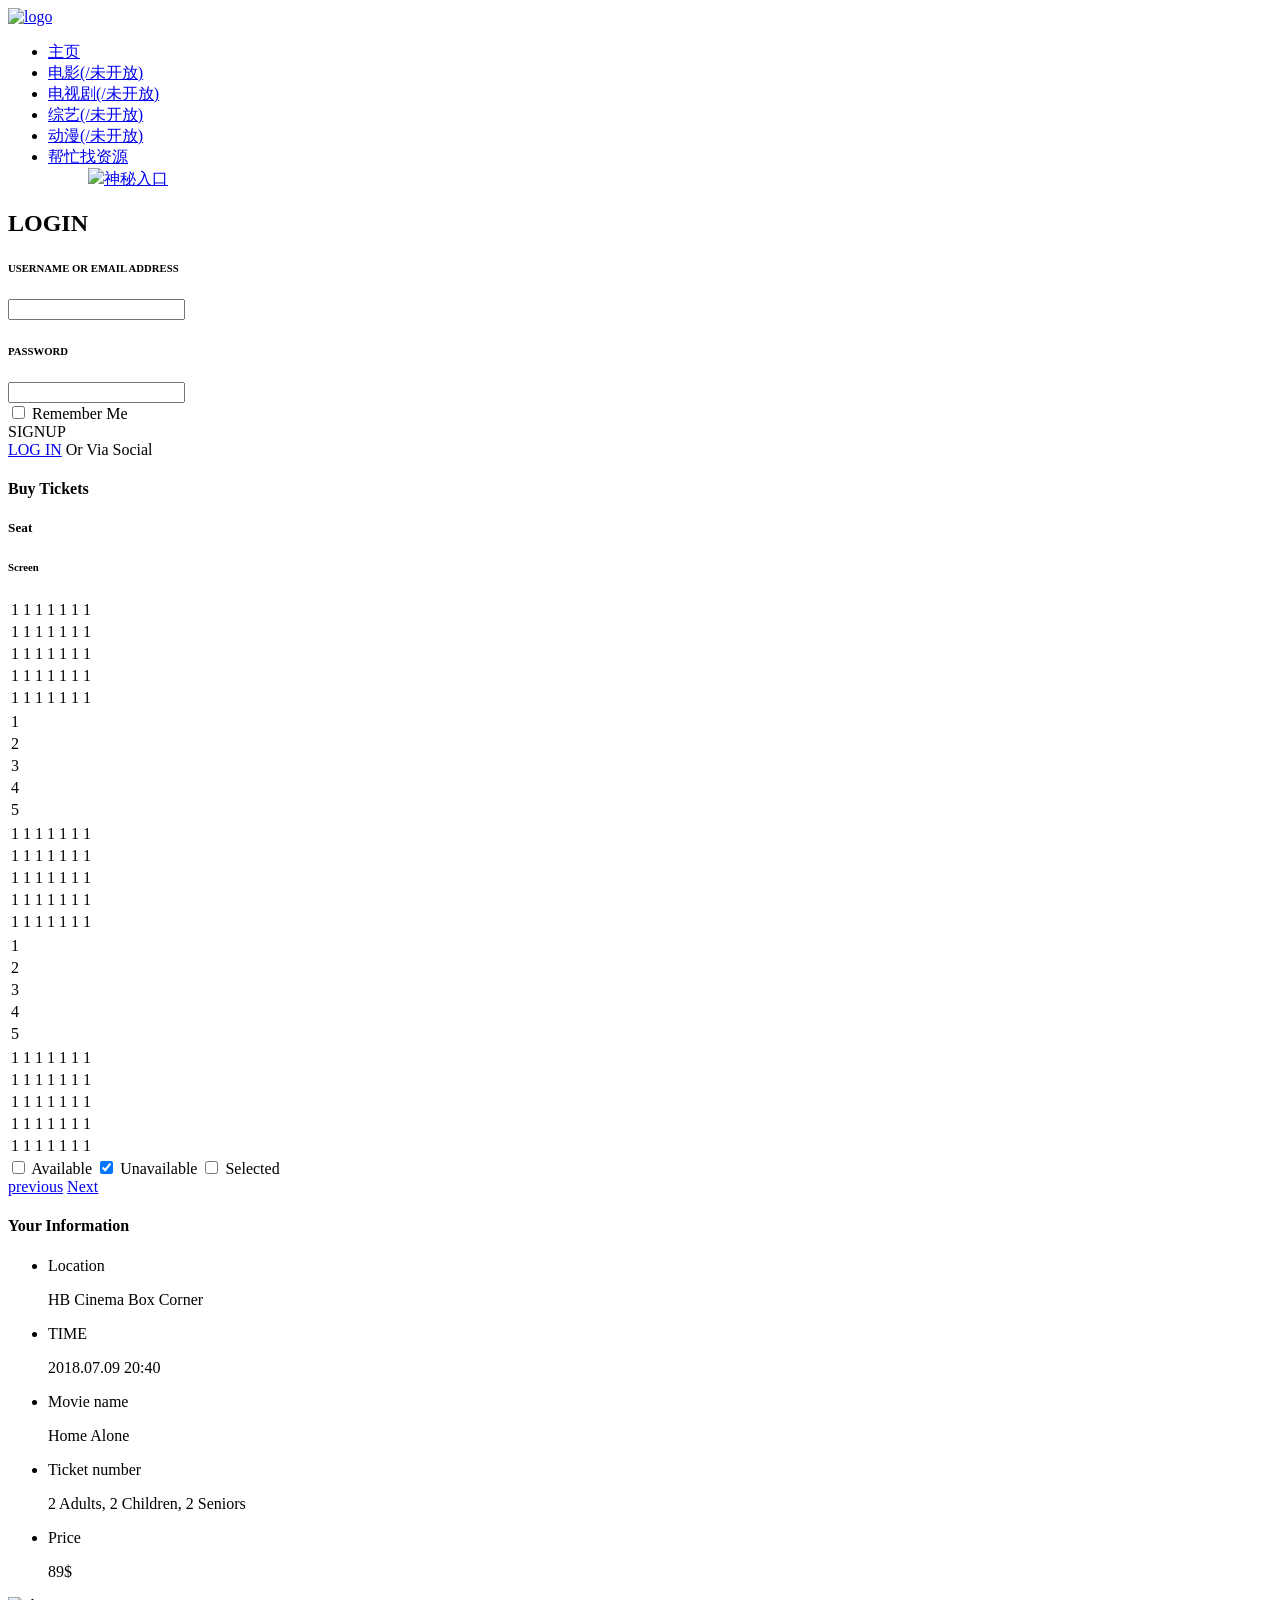
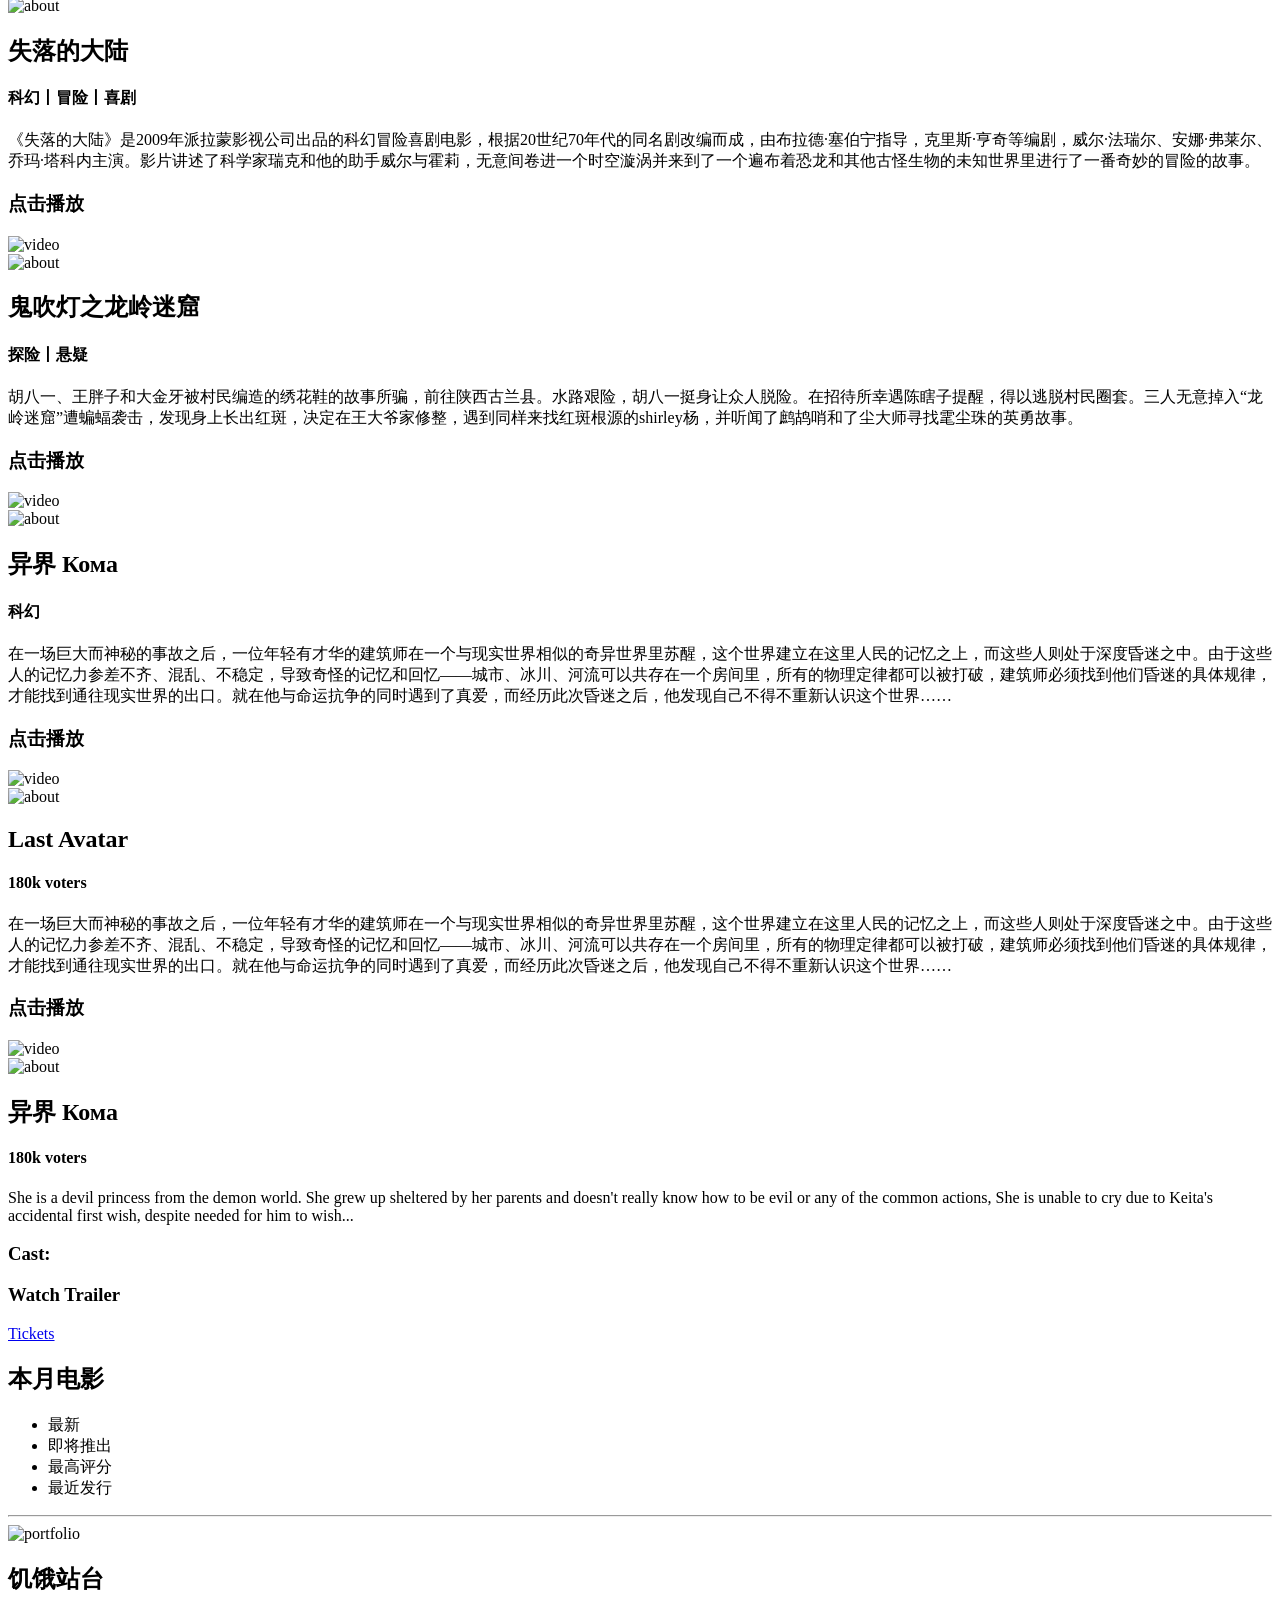
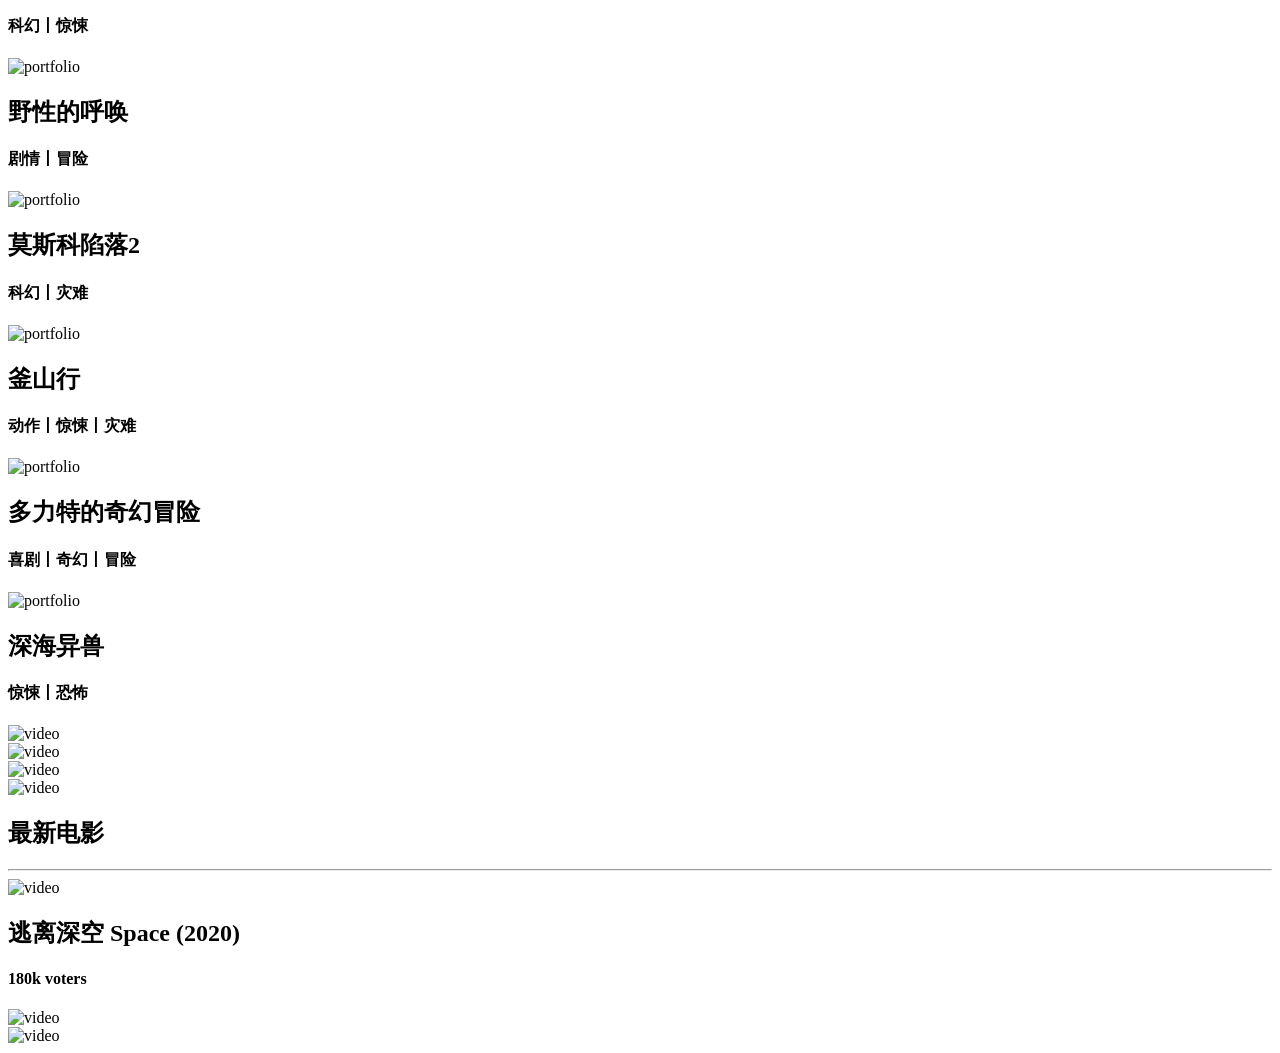
==== index.html @ 1b894337 "Add files via upload" ====
﻿<!DOCTYPE HTML>
<html lang="zxx">
	<head>
		<meta charset="UTF-8">
		<meta http-equiv="X-UA-Compatible" content="IE=edge">
		<meta name="viewport" content="width=device-width, initial-scale=1">
		<title>神仙影视</title>
		<!-- Favicon Icon -->
		<link rel="icon" type="image/png" href="assets/img/favcion.png" />
		<!-- Bootstrap CSS -->
		<link rel="stylesheet" type="text/css" href="assets/css/bootstrap.min.css" media="all" />
		<!-- Slick nav CSS -->
		<link rel="stylesheet" type="text/css" href="assets/css/slicknav.min.css" media="all" />
		<!-- Iconfont CSS -->
		<link rel="stylesheet" type="text/css" href="assets/css/icofont.css" media="all" />
		<!-- Owl carousel CSS -->
		<link rel="stylesheet" type="text/css" href="assets/css/owl.carousel.css">
		<!-- Popup CSS -->
		<link rel="stylesheet" type="text/css" href="assets/css/magnific-popup.css">
		<!-- Main style CSS -->
		<link rel="stylesheet" type="text/css" href="assets/css/style.css" media="all" />
		<!-- Responsive CSS -->
		<link rel="stylesheet" type="text/css" href="assets/css/responsive.css" media="all" />
		<!--[if lt IE 9]>
		  <script src="http://oss.maxcdn.com/html5shiv/3.7.3/html5shiv.min.js"></script>
		  <script src="http://oss.maxcdn.com/respond/1.4.2/respond.min.js"></script>
		<![endif]-->
	</head>
	<body>


		<!-- Page loader -->
	    <div id="preloader"></div>
		<!-- header section start -->
		<header class="header">
			<div class="container">
				<div class="header-area">
					<div class="logo">
						<a href="index.html"><img src="assets/img/logo.png" alt="logo" /></a>
					</div>
					<div class="header-right">
						
						<ul>
							
							
						</ul>
					</div>
					<div class="menu-area">
						<div class="responsive-menu"></div>
					    <div class="mainmenu">
                            <ul id="primary-menu">
                                <li><a class="active" href="index.html">主页</a></li>
                                <li><a href="#">电影(/未开放)</a></li>
                                <li><a href="#">电视剧(/未开放)</a></li>
                                <li><a href="#">综艺(/未开放)</a></li>
                                <li><a href="#">动漫(/未开放)</a></li>
								<li><a href="#">帮忙找资源<i class="icofont icofont-simple-down"></i></a>
									<ul>
										<img src="1.png"
										<li><a href="shenmi/denglu.html">神秘入口</a></li>
									</ul>
								</li>
                                
                            </ul>
					    </div>
					</div>
				</div>
			</div>
		</header>
		<div class="login-area">
			<div class="login-box">
				<a href="#"><i class="icofont icofont-close"></i></a>
				<h2>LOGIN</h2>
				<form action="#">
					<h6>USERNAME OR EMAIL ADDRESS</h6>
					<input type="text" />
					<h6>PASSWORD</h6>
					<input type="text" />
					<div class="login-remember">
						<input type="checkbox" />
						<span>Remember Me</span>
					</div>
					<div class="login-signup">
						<span>SIGNUP</span>
					</div>
					<a href="#" class="theme-btn">LOG IN</a>
					<span>Or Via Social</span>
					<div class="login-social">
						<a href="#"><i class="icofont icofont-social-facebook"></i></a>
						<a href="#"><i class="icofont icofont-social-twitter"></i></a>
						<a href="#"><i class="icofont icofont-social-linkedin"></i></a>
						<a href="#"><i class="icofont icofont-social-google-plus"></i></a>
						<a href="#"><i class="icofont icofont-camera"></i></a>
					</div>
				</form>
				
			</div>
		</div>
		<div class="buy-ticket">
			<div class="container">
				<div class="buy-ticket-area">
					<a href="#"><i class="icofont icofont-close"></i></a>
					<div class="row">
						<div class="col-lg-8">
							<div class="buy-ticket-box">
								<h4>Buy Tickets</h4>
								<h5>Seat</h5>
								<h6>Screen</h6>
								<div class="ticket-box-table">
									<table class="ticket-table-seat">
										<tr>
											<td>1</td>
											<td>1</td>
											<td>1</td>
											<td>1</td>
											<td>1</td>
											<td>1</td>
											<td>1</td>
										</tr>
										<tr>
											<td>1</td>
											<td>1</td>
											<td>1</td>
											<td>1</td>
											<td>1</td>
											<td>1</td>
											<td>1</td>
										</tr>
										<tr>
											<td>1</td>
											<td>1</td>
											<td>1</td>
											<td>1</td>
											<td>1</td>
											<td>1</td>
											<td>1</td>
										</tr>
										<tr>
											<td>1</td>
											<td>1</td>
											<td>1</td>
											<td>1</td>
											<td>1</td>
											<td>1</td>
											<td>1</td>
										</tr>
										<tr>
											<td>1</td>
											<td>1</td>
											<td>1</td>
											<td>1</td>
											<td>1</td>
											<td>1</td>
											<td>1</td>
										</tr>
									</table>
									<table>
										<tr>
											<td>1</td>
										</tr>
										<tr>
											<td>2</td>
										</tr>
										<tr>
											<td>3</td>
										</tr>
										<tr>
											<td>4</td>
										</tr>
										<tr>
											<td>5</td>
										</tr>
									</table>
									<table class="ticket-table-seat">
										<tr>
											<td>1</td>
											<td>1</td>
											<td>1</td>
											<td>1</td>
											<td>1</td>
											<td>1</td>
											<td>1</td>
										</tr>
										<tr>
											<td class="active">1</td>
											<td class="active">1</td>
											<td class="active">1</td>
											<td class="active">1</td>
											<td class="active">1</td>
											<td class="active">1</td>
											<td class="active">1</td>
										</tr>
										<tr>
											<td>1</td>
											<td>1</td>
											<td>1</td>
											<td>1</td>
											<td>1</td>
											<td>1</td>
											<td>1</td>
										</tr>
										<tr>
											<td>1</td>
											<td>1</td>
											<td>1</td>
											<td>1</td>
											<td>1</td>
											<td>1</td>
											<td>1</td>
										</tr>
										<tr>
											<td>1</td>
											<td>1</td>
											<td>1</td>
											<td>1</td>
											<td>1</td>
											<td>1</td>
											<td>1</td>
										</tr>
									</table>
									<table>
										<tr>
											<td>1</td>
										</tr>
										<tr>
											<td>2</td>
										</tr>
										<tr>
											<td>3</td>
										</tr>
										<tr>
											<td>4</td>
										</tr>
										<tr>
											<td>5</td>
										</tr>
									</table>
									<table class="ticket-table-seat">
										<tr>
											<td>1</td>
											<td>1</td>
											<td>1</td>
											<td>1</td>
											<td>1</td>
											<td>1</td>
											<td>1</td>
										</tr>
										<tr>
											<td>1</td>
											<td>1</td>
											<td>1</td>
											<td>1</td>
											<td>1</td>
											<td>1</td>
											<td>1</td>
										</tr>
										<tr>
											<td>1</td>
											<td>1</td>
											<td>1</td>
											<td>1</td>
											<td>1</td>
											<td>1</td>
											<td>1</td>
										</tr>
										<tr>
											<td>1</td>
											<td>1</td>
											<td>1</td>
											<td>1</td>
											<td>1</td>
											<td>1</td>
											<td>1</td>
										</tr>
										<tr>
											<td>1</td>
											<td>1</td>
											<td>1</td>
											<td>1</td>
											<td>1</td>
											<td>1</td>
											<td>1</td>
										</tr>
									</table>
								</div>
								<div class="ticket-box-available">
									<input type="checkbox" />
									<span>Available</span>
									<input type="checkbox" checked />
									<span>Unavailable</span>
									<input type="checkbox" />
									<span>Selected</span>
								</div>
								<a href="#" class="theme-btn">previous</a>
								<a href="#" class="theme-btn">Next</a>
							</div>
						</div>
						<div class="col-lg-3 offset-lg-1">
							<div class="buy-ticket-box mtr-30">
								<h4>Your Information</h4>
								<ul>
									<li>
										<p>Location</p>
										<span>HB Cinema Box Corner</span>
									</li>
									<li>
										<p>TIME</p>
										<span>2018.07.09   20:40</span>
									</li>
									<li>
										<p>Movie name</p>
										<span>Home Alone</span>
									</li>
									<li>
										<p>Ticket number</p>
										<span>2 Adults, 2 Children, 2 Seniors</span>
									</li>
									<li>
										<p>Price</p>
										<span>89$</span>
									</li>
								</ul>
							</div>
						</div>
					</div>
				</div>
			</div>
		</div><!-- header section end -->
		<!-- hero area start -->
		<section class="hero-area" id="home">
			<div class="container">
				<div class="hero-area-slider">
					<div class="row hero-area-slide">
						<div class="col-lg-6 col-md-5">
							<div class="hero-area-content">
								<img src="assets/img/zhu/slddl.jpg" alt="about" />
							</div>
						</div>
						<div class="col-lg-6 col-md-7">
							<div class="hero-area-content pr-50">
								<h2>失落的大陆</h2>
								<div class="review">
									<div class="author-review">
										<i class="icofont icofont-star"></i>
										<i class="icofont icofont-star"></i>
										<i class="icofont icofont-star"></i>
										<i class="icofont icofont-star"></i>
										<i class="icofont icofont-star"></i>
									</div>
									<h4>科幻丨冒险丨喜剧</h4>
								</div>
								<p>《失落的大陆》是2009年派拉蒙影视公司出品的科幻冒险喜剧电影，根据20世纪70年代的同名剧改编而成，由布拉德·塞伯宁指导，克里斯·亨奇等编剧，威尔·法瑞尔、安娜·弗莱尔、乔玛·塔科内主演。影片讲述了科学家瑞克和他的助手威尔与霍莉，无意间卷进一个时空漩涡并来到了一个遍布着恐龙和其他古怪生物的未知世界里进行了一番奇妙的冒险的故事。</p>
								
								<!--h3><div class="fb-share-button" data-layout="button_count" data-size="small" data-mobile-iframe="true"><a class="fb-xfbml-parse-ignore" target="_blank" href="https://quiet-bar-6eb0.shenma.workers.dev/香港电影/周星驰电影合集/大话西游.3部 高清未删减 【默认国语，2音轨粤语】/大话西游.1.月光宝盒.1995.BD720P国语中字（2音轨粤语）.mp4">下载链接</a></div></h3-->
								<div class="slide-trailor">
										<h3>点击播放</h3>
										<div class="col-md-3 col-sm-4"><!-- 调整大小 -->
											<div class="video-area">
												<img src="assets/img/video/4.png" alt="video" />
												<a href="video/slddl.html" class="popup-youtube">
													<i class="icofont icofont-ui-play"></i>
												</a>
											</div>
										</div>
								</div>
							</div>
						</div>
					</div>
					<div class="row hero-area-slide">
						<div class="col-lg-6 col-md-5">
							<div class="hero-area-content">
								<img src="assets/img/zhu/llmk.jpg" alt="about" />
							</div>
						</div>
						<div class="col-lg-6 col-md-7">
							<div class="hero-area-content pr-50">
								<h2>鬼吹灯之龙岭迷窟</h2>
								<div class="review">
									<div class="author-review">
										<i class="icofont icofont-star"></i>
										<i class="icofont icofont-star"></i>
										<i class="icofont icofont-star"></i>
										<i class="icofont icofont-star"></i>
										<i class="icofont icofont-star"></i>
									</div>
									<h4>探险丨悬疑</h4>
								</div>
								<p>胡八一、王胖子和大金牙被村民编造的绣花鞋的故事所骗，前往陕西古兰县。水路艰险，胡八一挺身让众人脱险。在招待所幸遇陈瞎子提醒，得以逃脱村民圈套。三人无意掉入“龙岭迷窟”遭蝙蝠袭击，发现身上长出红斑，决定在王大爷家修整，遇到同样来找红斑根源的shirley杨，并听闻了鹧鸪哨和了尘大师寻找雮尘珠的英勇故事。</p>
								
								<div class="slide-trailor">
									<h3>点击播放</h3>
										<div class="col-md-3 col-sm-4"><!-- 调整大小 -->
											<div class="video-area">
												<img src="assets/img/video/4.png" alt="video" />
												<a href="ulr/gcd.html" class="popup-youtube">
													<i class="icofont icofont-ui-play"></i>
												</a>
											</div>
										</div>
								</div>
							</div>
						</div>
					</div>
					<div class="row hero-area-slide">
						<div class="col-lg-6 col-md-5">
							<div class="hero-area-content">
								<img src="assets/img/zhu/yj.jpg" alt="about" />
							</div>
						</div>
						<div class="col-lg-6 col-md-7">
							<div class="hero-area-content pr-50">
								<h2>异界 Кома</h2>
								<div class="review">
									<div class="author-review">
										<i class="icofont icofont-star"></i>
										<i class="icofont icofont-star"></i>
										<i class="icofont icofont-star"></i>
										<i class="icofont icofont-star"></i>
										<i class="icofont icofont-star"></i>
									</div>
									<h4>科幻</h4>
								</div>
								<p>在一场巨大而神秘的事故之后，一位年轻有才华的建筑师在一个与现实世界相似的奇异世界里苏醒，这个世界建立在这里人民的记忆之上，而这些人则处于深度昏迷之中。由于这些人的记忆力参差不齐、混乱、不稳定，导致奇怪的记忆和回忆——城市、冰川、河流可以共存在一个房间里，所有的物理定律都可以被打破，建筑师必须找到他们昏迷的具体规律，才能找到通往现实世界的出口。就在他与命运抗争的同时遇到了真爱，而经历此次昏迷之后，他发现自己不得不重新认识这个世界……</p>
								
								<div class="slide-trailor">
									<h3>点击播放</h3>
										<div class="col-md-3 col-sm-4"><!-- 调整大小 -->
											<div class="video-area">
												<img src="assets/img/video/4.png" alt="video" />
												<a href="https://www.youtube.com/watch?v=RZXnugbhw_4" class="popup-youtube">
													<i class="icofont icofont-ui-play"></i>
												</a>
											</div>
										</div>
								</div>
							</div>
						</div>
					</div>
				</div>
				<div class="hero-area-thumb">
					<div class="thumb-prev">
						<div class="row hero-area-slide">
							<div class="col-lg-6">
								<div class="hero-area-content">
									<img src="assets/img/zhu/yj.jpg" alt="about" />
								</div>
							</div>
							<div class="col-lg-6">
								<div class="hero-area-content pr-50">
									<h2>Last Avatar</h2>
									<div class="review">
										<div class="author-review">
											<i class="icofont icofont-star"></i>
											<i class="icofont icofont-star"></i>
											<i class="icofont icofont-star"></i>
											<i class="icofont icofont-star"></i>
											<i class="icofont icofont-star"></i>
										</div>
										<h4>180k voters</h4>
									</div>
									<p>在一场巨大而神秘的事故之后，一位年轻有才华的建筑师在一个与现实世界相似的奇异世界里苏醒，这个世界建立在这里人民的记忆之上，而这些人则处于深度昏迷之中。由于这些人的记忆力参差不齐、混乱、不稳定，导致奇怪的记忆和回忆——城市、冰川、河流可以共存在一个房间里，所有的物理定律都可以被打破，建筑师必须找到他们昏迷的具体规律，才能找到通往现实世界的出口。就在他与命运抗争的同时遇到了真爱，而经历此次昏迷之后，他发现自己不得不重新认识这个世界……</p>
									
									<div class="slide-trailor">
										<h3>点击播放</h3>
										<div class="col-md-3 col-sm-4"><!-- 调整大小 -->
											<div class="video-area">
												<img src="assets/img/video/4.png" alt="video" />
												<a href="https://www.youtube.com/watch?v=RZXnugbhw_4" class="popup-youtube">
													<i class="icofont icofont-ui-play"></i>
												</a>
											</div>
										</div>
									</div>
								</div>
							</div>
						</div>
					</div>
					<div class="thumb-next">
						<div class="row hero-area-slide">
							<div class="col-lg-6">
								<div class="hero-area-content">
									<img src="assets/img/zhu/llmk.jpg" alt="about" />
								</div>
							</div>
							<div class="col-lg-6">
								<div class="hero-area-content pr-50">
									<h2>异界 Кома</h2>
									<div class="review">
										<div class="author-review">
											<i class="icofont icofont-star"></i>
											<i class="icofont icofont-star"></i>
											<i class="icofont icofont-star"></i>
											<i class="icofont icofont-star"></i>
											<i class="icofont icofont-star"></i>
										</div>
										<h4>180k voters</h4>
									</div>
									<p>She is a devil princess from the demon world. She grew up sheltered by her parents and doesn't really know how to be evil or any of the common actions,   She is unable to cry due to Keita's accidental first wish, despite needed for him to wish...</p>
									<h3>Cast:</h3>
									
									<div class="slide-trailor">
										<h3>Watch Trailer</h3>
										<a class="theme-btn theme-btn2" href="#"><i class="icofont icofont-play"></i> Tickets</a>
									</div>
								</div>
							</div>
						</div>
					</div>
				</div>
			</div>
		</section><!-- hero area end -->
		<!-- portfolio section start -->
		<section class="portfolio-area pt-60">
			<div class="container">
				<div class="row flexbox-center">
					<div class="col-lg-6 text-center text-lg-left">
					    <div class="section-title">
							<h1><i class="icofont icofont-movie"></i>本月电影</h1>
						</div>
					</div>
					<div class="col-lg-6 text-center text-lg-right">
					    <div class="portfolio-menu">
							<ul>
								<li data-filter="*" class="active">最新</li>
								<li data-filter=".soon">即将推出</li>
								<li data-filter=".top">最高评分</li>
								<li data-filter=".released">最近发行</li>
							</ul>
						</div>
					</div>
				</div>
				<hr />
				<div class="row">
					<div class="col-lg-9">
						<div class="row portfolio-item">
							<div class="col-md-4 col-sm-6 soon released">
								<div class="single-portfolio">
									<div class="single-portfolio-img">
										<img src="assets/img/2/yj.png" alt="portfolio" />
										<a href="https://www.youtube.com/watch?v=RZXnugbhw_4" class="popup-youtube">
											<i class="icofont icofont-ui-play"></i>
										</a>
									</div>
									<div class="portfolio-content">
										<h2>饥饿站台</h2>
										<div class="review">
											<div class="author-review">
												<i class="icofont icofont-star"></i>
												<i class="icofont icofont-star"></i>
												<i class="icofont icofont-star"></i>
												<i class="icofont icofont-star"></i>
												<i class="icofont icofont-star"></i>
											</div>
											<h4>科幻丨惊悚</h4>
										</div>
									</div>
								</div>
							</div>
							<div class="col-md-4 col-sm-6 top">
								<div class="single-portfolio">
									<div class="single-portfolio-img">
										<img src="assets/img/2/yxdhh.png" alt="portfolio" />
										<a href="11.html" class="popup-youtube">
											<i class="icofont icofont-ui-play"></i>
										</a>
									</div>
									<div class="portfolio-content">
										<h2>野性的呼唤</h2>
										<div class="review">
											<div class="author-review">
												<i class="icofont icofont-star"></i>
												<i class="icofont icofont-star"></i>
												<i class="icofont icofont-star"></i>
												<i class="icofont icofont-star"></i>
												<i class="icofont icofont-star"></i>
											</div>
											<h4>剧情丨冒险</h4>
										</div>
									</div>
								</div>
							</div>
							<div class="col-md-4 col-sm-6 soon">
								<div class="single-portfolio">
									<div class="single-portfolio-img">
										<img src="assets/img/2/msklx.png" alt="portfolio" />
										<a href="https://www.youtube.com/watch?v=RZXnugbhw_4" class="popup-youtube">
											<i class="icofont icofont-ui-play"></i>
										</a>
									</div>
									<div class="portfolio-content">
										<h2>莫斯科陷落2</h2>
										<div class="review">
											<div class="author-review">
												<i class="icofont icofont-star"></i>
												<i class="icofont icofont-star"></i>
												<i class="icofont icofont-star"></i>
												<i class="icofont icofont-star"></i>
												<i class="icofont icofont-star"></i>
											</div>
											<h4>科幻丨灾难</h4>
										</div>
									</div>
								</div>
							</div>
							<div class="col-md-4 col-sm-6 top released">
								<div class="single-portfolio">
									<div class="single-portfolio-img">
										<img src="assets/img/2/fsx.png" alt="portfolio" />
										<a href="https://www.youtube.com/watch?v=RZXnugbhw_4" class="popup-youtube">
											<i class="icofont icofont-ui-play"></i>
										</a>
									</div>
									<div class="portfolio-content">
										<h2>釜山行</h2>
										<div class="review">
											<div class="author-review">
												<i class="icofont icofont-star"></i>
												<i class="icofont icofont-star"></i>
												<i class="icofont icofont-star"></i>
												<i class="icofont icofont-star"></i>
												<i class="icofont icofont-star"></i>
											</div>
											<h4>动作丨惊悚丨灾难</h4>
										</div>
									</div>
								</div>
							</div>
							<div class="col-md-4 col-sm-6 released">
								<div class="single-portfolio">
									<div class="single-portfolio-img">
										<img src="assets/img/2/dlt.png" alt="portfolio" />
										<a href="https://www.youtube.com/watch?v=RZXnugbhw_4" class="popup-youtube">
											<i class="icofont icofont-ui-play"></i>
										</a>
									</div>
									<div class="portfolio-content">
										<h2>多力特的奇幻冒险</h2>
										<div class="review">
											<div class="author-review">
												<i class="icofont icofont-star"></i>
												<i class="icofont icofont-star"></i>
												<i class="icofont icofont-star"></i>
												<i class="icofont icofont-star"></i>
												<i class="icofont icofont-star"></i>
											</div>
											<h4>喜剧丨奇幻丨冒险</h4>
										</div>
									</div>
								</div>
							</div>
							<div class="col-md-4 col-sm-6 soon top">
								<div class="single-portfolio">
									<div class="single-portfolio-img">
										<img src="assets/img/2/shys.png" alt="portfolio" />
										<a href="https://www.youtube.com/watch?v=RZXnugbhw_4" class="popup-youtube">
											<i class="icofont icofont-ui-play"></i>
										</a>
									</div>
									<div class="portfolio-content">
										<h2>深海异兽</h2>
										<div class="review">
											<div class="author-review">
												<i class="icofont icofont-star"></i>
												<i class="icofont icofont-star"></i>
												<i class="icofont icofont-star"></i>
												<i class="icofont icofont-star"></i>
												<i class="icofont icofont-star"></i>
											</div>
											<h4>惊悚丨恐怖</h4>
										</div>
									</div>
								</div>
							</div>
						</div>
					</div>
					<div class="col-lg-3 text-center text-lg-left">
					    <div class="portfolio-sidebar">
							
								<div class="col-md-255 col-sm-255"><!-- 调整大小 -->
									<div class="video-area">
										<img src="assets/img/video/11.png" alt="video" />
										<a href="video/wss.html" class="popup-youtube">
											<i class="icofont icofont-ui-play"></i>
										</a>
									</div>
								</div>
							    <div class="col-md-255 col-sm-255"><!-- 调整大小 -->
									<div class="video-area">
										<img src="assets/img/video/22.png" alt="video" />
										<a href="video/yxbs.html" class="popup-youtube">
											<i class="icofont icofont-ui-play"></i>
										</a>
									</div>
								</div>
							    <div class="col-md-255 col-sm-255"><!-- 调整大小 -->
									<div class="video-area">
										<img src="assets/img/video/33.png" alt="video" />
										<a href="video/slzq.html" class="popup-youtube">
											<i class="icofont icofont-ui-play"></i>
										</a>
									</div>
								</div>
							    <div class="col-md-255 col-sm-255"><!-- 调整大小 -->
									<div class="video-area">
										<img src="assets/img/video/44.png" alt="video" />
										<a href="video/mgcg.html" class="popup-youtube">
											<i class="icofont icofont-ui-play"></i>
										</a>
									</div>
								</div>
						</div>
					</div>
				</div>
			</div>
		</section><!-- portfolio section end -->
		<!-- video section start -->
		<section class="video ptb-90">
			<div class="container">
				<div class="row">
					<div class="col-lg-12">
					    <div class="section-title pb-20">
							<h1><i class="icofont icofont-film"></i>最新电影</h1>
						</div>
					</div>
				</div>
				<hr />
				<div class="row">
                    <div class="col-md-9">
						<div class="video-area">
							<img src="assets/img/3/tlsk.png" alt="video" />
							<a href="https://www.youtube.com/watch?v=RZXnugbhw_4" class="popup-youtube">
								<i class="icofont icofont-ui-play"></i>
							</a>
							<div class="video-text">
								<h2>逃离深空 Space (2020)</h2>
								<div class="review">
									<div class="author-review">
										<i class="icofont icofont-star"></i>
										<i class="icofont icofont-star"></i>
										<i class="icofont icofont-star"></i>
										<i class="icofont icofont-star"></i>
										<i class="icofont icofont-star"></i>
									</div>
									<h4>180k voters</h4>
								</div>
							</div>
						</div>
                    </div>
                    <div class="col-md-3">
						<div class="row">
							<div class="col-md-12 col-sm-6">
								<div class="video-area">
									<img src="assets/img/video/55.png" alt="video" />
									<a href="video/cwsnk.html" class="popup-youtube">
										<i class="icofont icofont-ui-play"></i>
									</a>
								</div>
							</div>
							<div class="col-md-12 col-sm-6">
								<div class="video-area">
									<img src="assets/img/video/66.png" alt="video" />
									<a href="https://www.youtube.com/watch?v=RZXnugbhw_4" class="popup-youtube">
										<i class="icofont icofont-ui-play"></i>
									</a>
								</div>
							</div>
						</div>
                    </div>
				</div>
			</div>
		</section><!-- video section end -->
		<!-- news section start -->
		
		</footer><!-- footer section end -->
		<!-- jquery main JS -->
		<script src="assets/js/jquery.min.js"></script>
		<!-- Bootstrap JS -->
		<script src="assets/js/bootstrap.min.js"></script>
		<!-- Slick nav JS -->
		<script src="assets/js/jquery.slicknav.min.js"></script>
		<!-- owl carousel JS -->
		<script src="assets/js/owl.carousel.min.js"></script>
		<!-- Popup JS -->
		<script src="assets/js/jquery.magnific-popup.min.js"></script>
		<!-- Isotope JS -->
		<script src="assets/js/isotope.pkgd.min.js"></script>
		<!-- main JS -->
		<script src="assets/js/main.js"></script>
	</body>
</html>
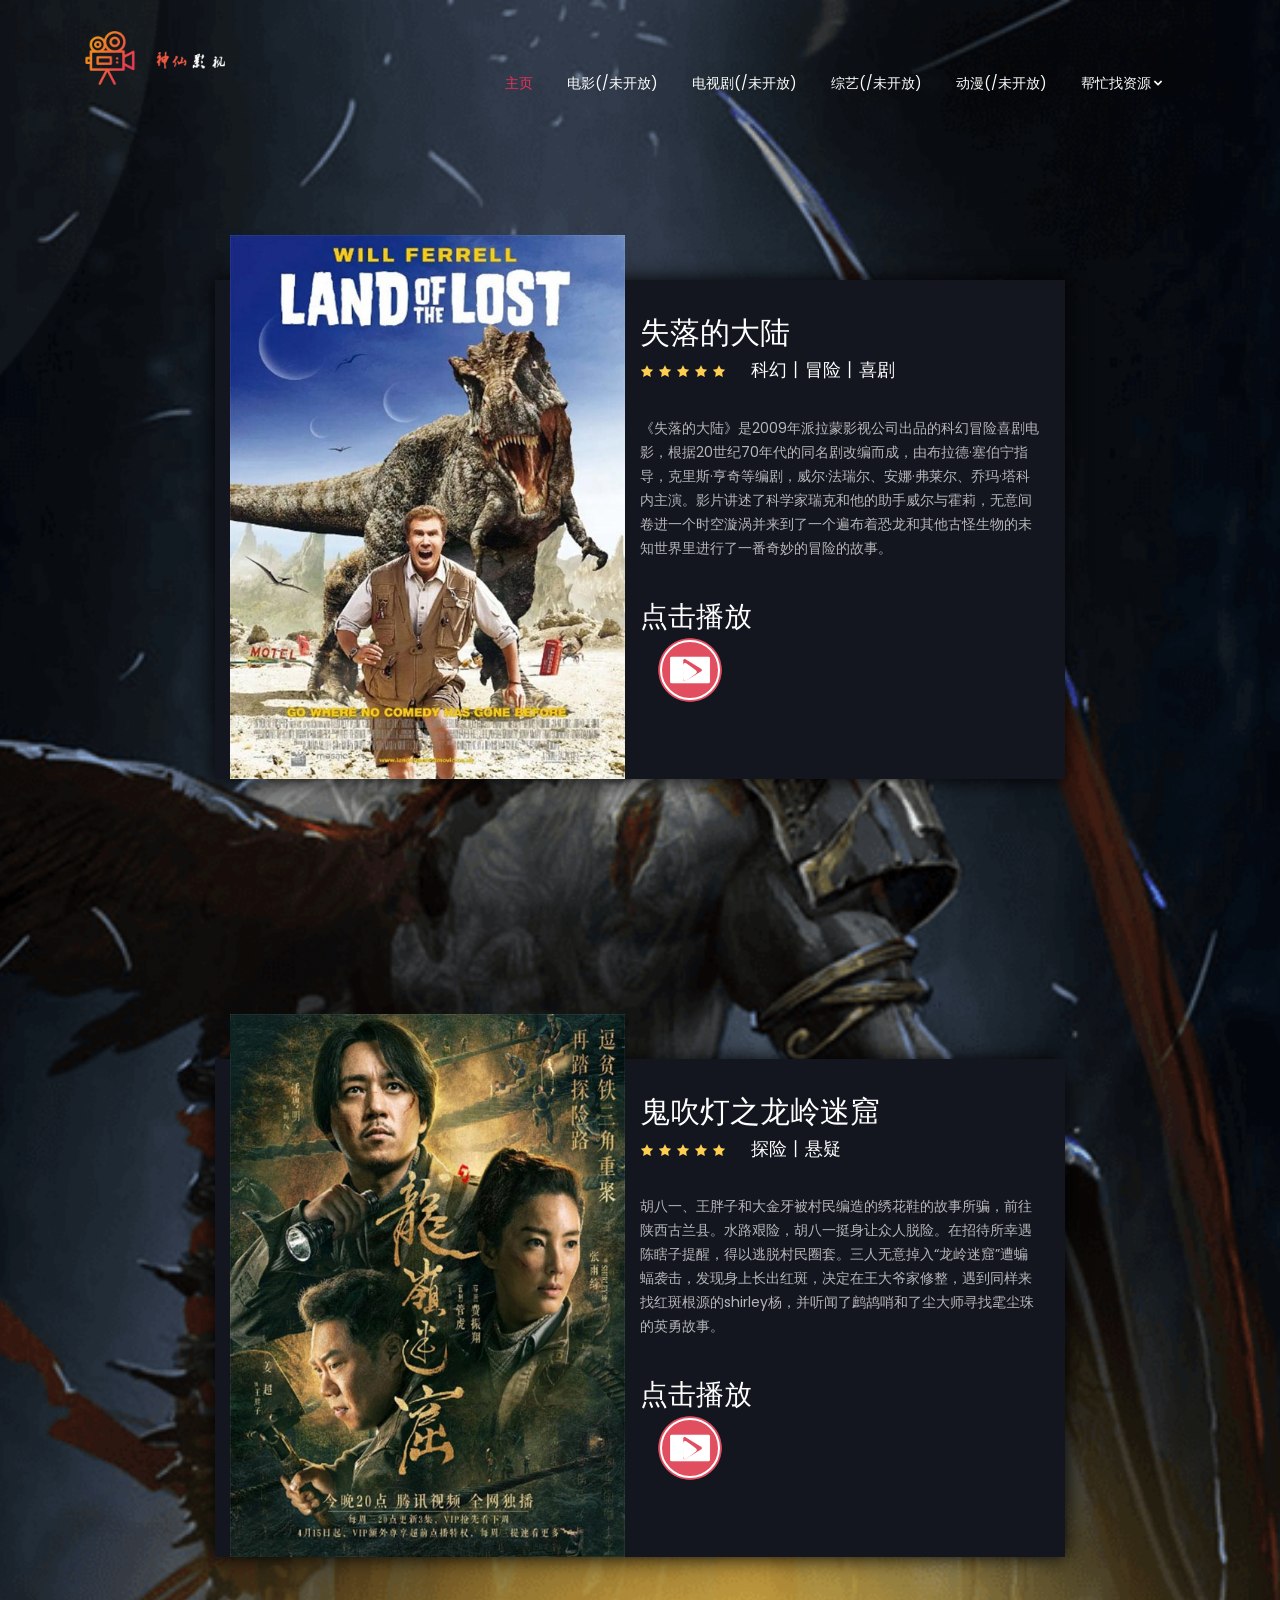
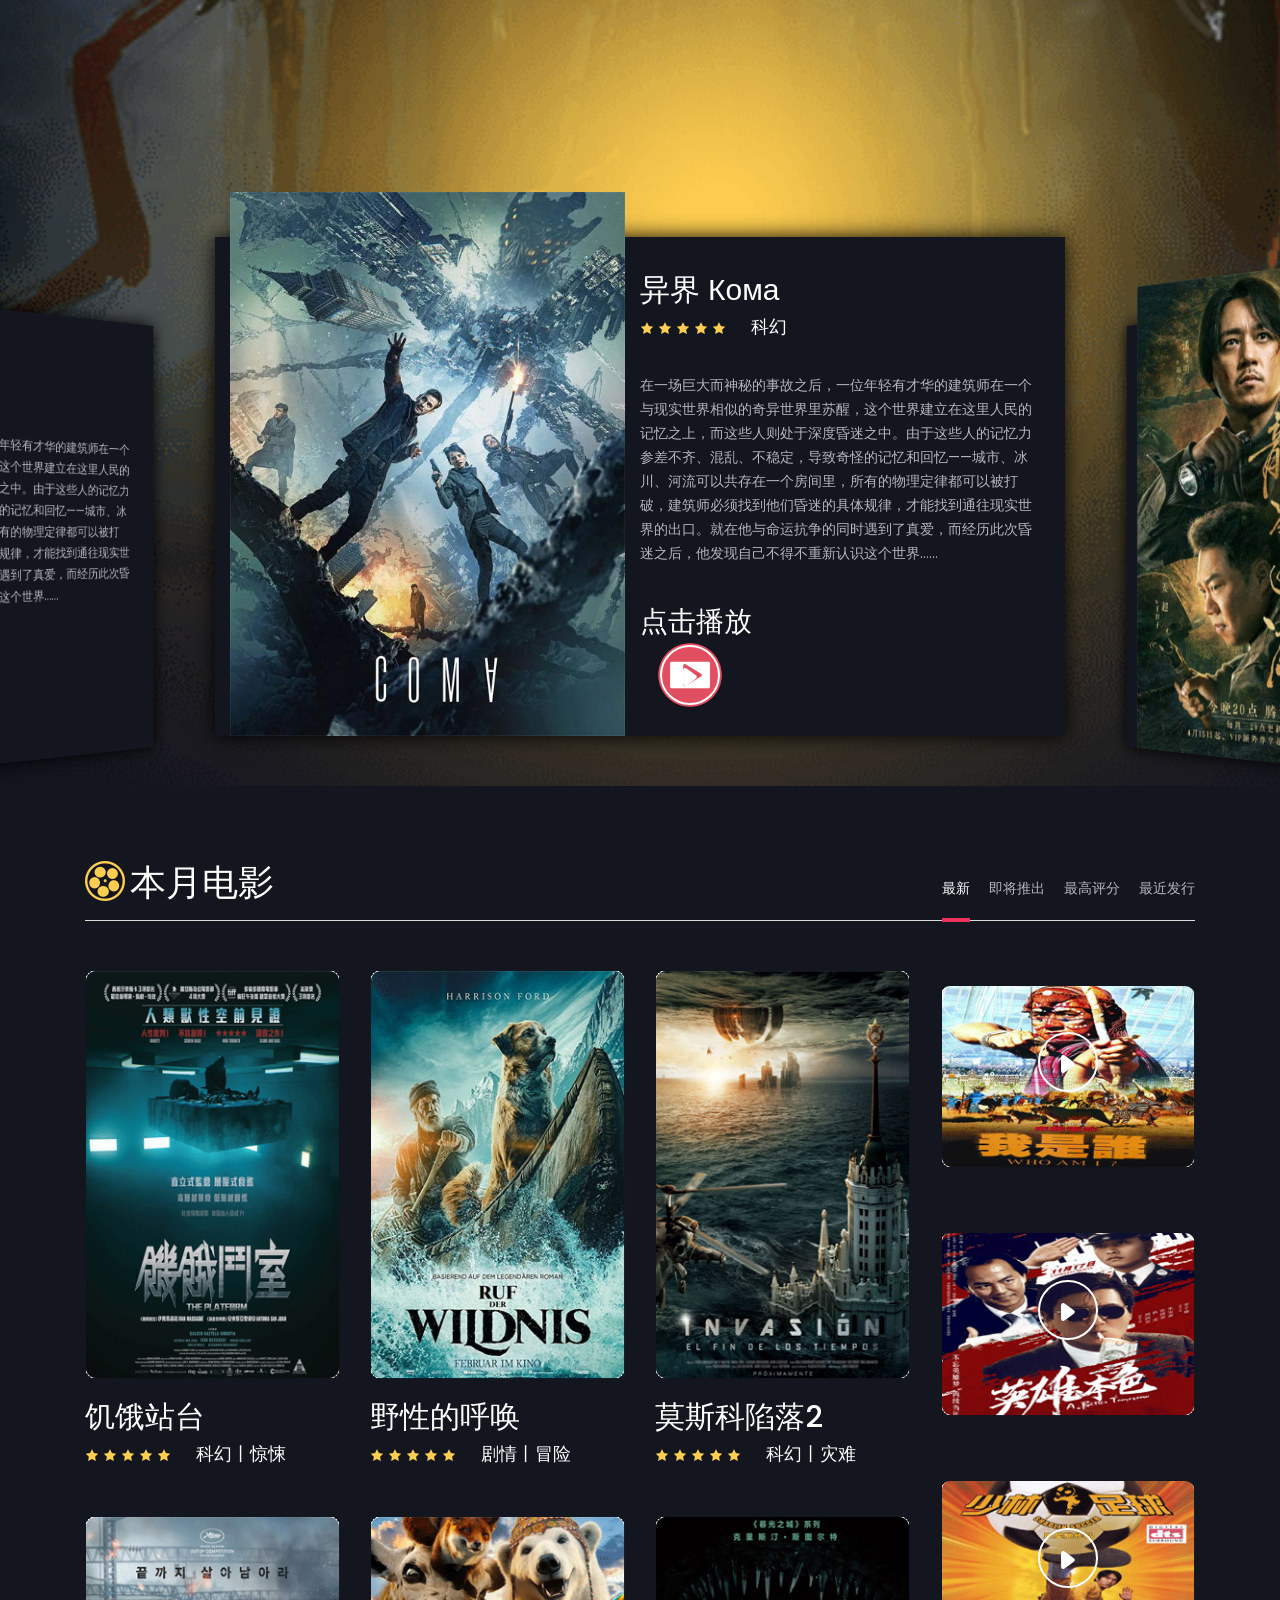
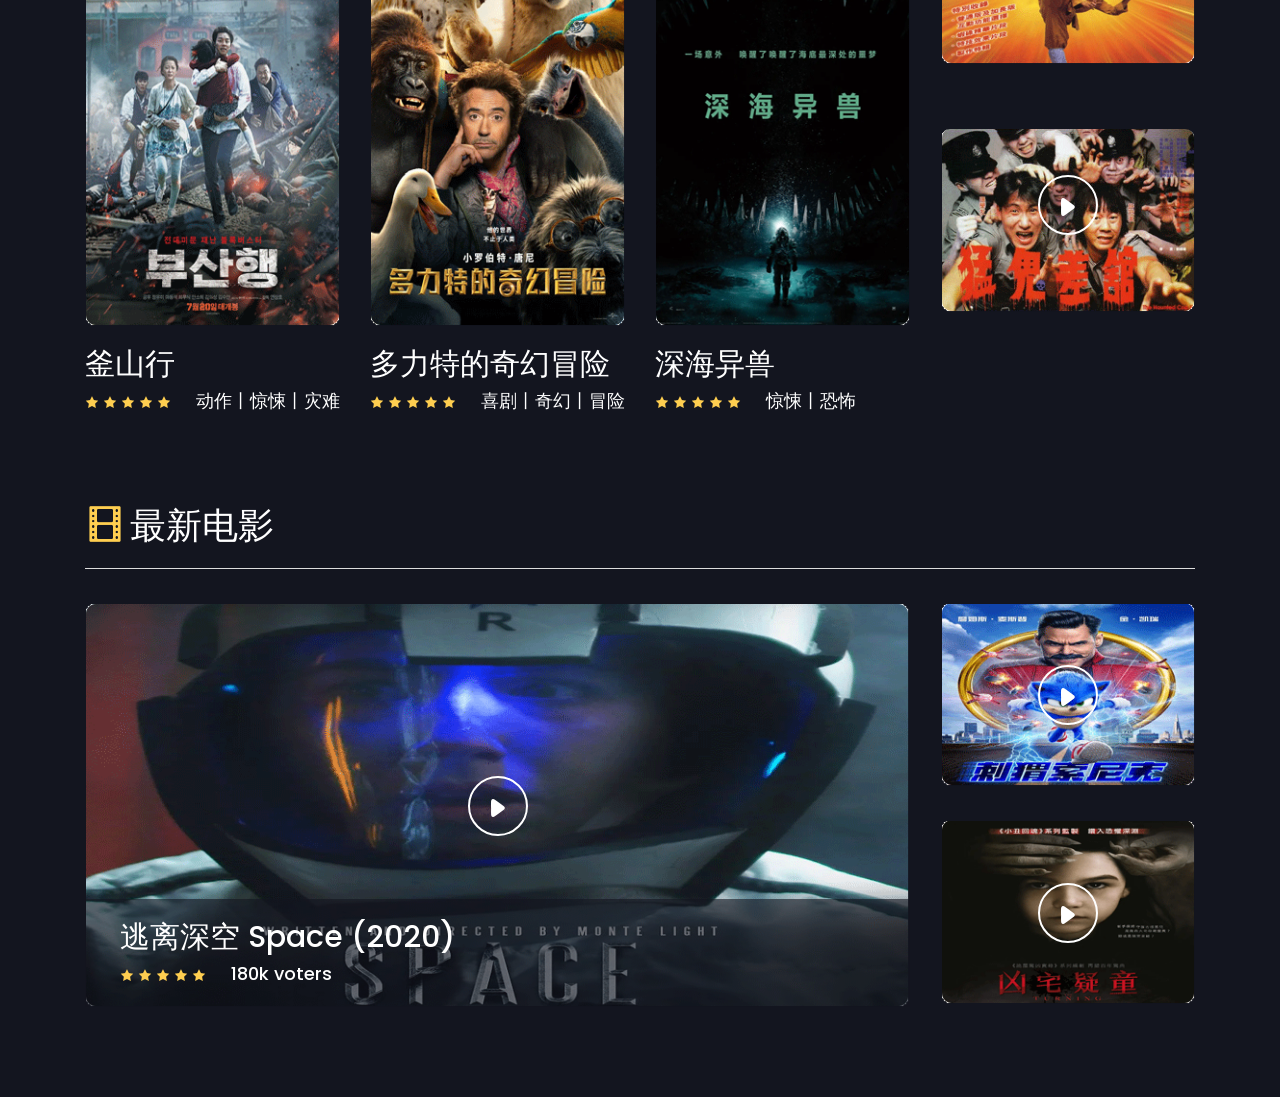
==== commit 31d6b0b5: "Update index.html" ====
--- a/index.html
+++ b/index.html
@@ -30,7 +30,7 @@
 
 
 		<!-- Page loader -->
-	    <div id="preloader"></div>
+	    <div id=""></div> <!-- start端口 -->
 		<!-- header section start -->
 		<header class="header">
 			<div class="container">
--- a/assets/css/style.css
+++ b/assets/css/style.css
@@ -0,0 +1,1297 @@
+/*
+Theme Name: Movie Point
+Version: 1.0
+Author: Jsoft
+Description: Online Movie,Vedio and TV Show HTML Template
+*/
+
+/**
+ *** CSS Indexing ***
+ * THEME DEFAULT CSS
+ * RESET CSS
+ * HEADER AREA CSS
+ * HERO AREA CSS
+ * portfolio AREA CSS
+ * video AREA CSS
+ * news AREA CSS
+ * footer AREA CSS
+ * Movie details PAGE CSS
+ * seat plan PAGE CSS
+ * login PAGE CSS
+ * blog PAGE CSS
+ * blog details PAGE CSS
+ * PRELOADER CSS
+**/
+
+/*----------------------------------
+--------- THEME DEFAULT CSS --------
+----------------------------------*/
+@import url('https://fonts.googleapis.com/css?family=Poppins:300,400,500,600,700,900');
+body {
+    line-height: 24px;
+    font-size: 14px;
+    color: #b6b7b9;
+	background: #13151f;
+	font-family: 'Poppins', sans-serif;
+    font-weight: 400;
+    position: relative;
+}
+
+/*----------------------------
+---------- RESET CSS ---------
+----------------------------*/
+h1,
+h2,
+h3,
+h4,
+h5,
+h6 {
+    font-weight: 500;
+	color: #fff;
+}
+h1,
+h2,
+h3,
+h4,
+h5,
+h6,
+p {
+    margin: 0px;
+}
+h1 {
+    font-size: 36px;
+}
+h2 {
+    font-size: 30px;
+}
+h4 {
+    font-size: 18px;
+}
+h6 {
+    font-size: 14px;
+}
+a {
+    transition: 0.6s;
+}
+a,
+a:hover {
+    color: #fff;
+}
+img {
+    max-width: 100%;
+    height: auto;
+}
+iframe {
+    width: 100%;
+    border: none;
+}
+a,
+a:hover,
+a:focus,
+a:active,
+button:focus {
+    text-decoration: none;
+    border: none;
+    outline: 0;
+}
+ul {
+    list-style: none;
+    margin: 0;
+    padding: 0;
+}
+ol {
+    margin-bottom: 0;
+}
+select:focus,
+select:active {
+    box-shadow: none;
+    border: 0;
+    outline: 0
+}
+input:focus,
+textarea:focus,
+select:focus,
+button:focus {
+    outline: none;
+}
+button{
+    cursor: pointer;
+}
+textarea {
+	height: 160px;
+}
+input[type="text"],
+input[type="submit"],
+button[type="submit"],
+input[type="email"],
+input[type="url"],
+input[type="tel"],
+input[type="search"],
+input[type="password"],
+input[type="number"],
+textarea {
+    background: #24262d;
+    width: 100%;
+    padding: 8px 15px;
+    border: none;
+}
+input[type="submit"],
+button[type="submit"] {
+    width: auto;
+    color: #666;
+    padding: 4px 15px;
+}
+textarea:focus {
+    outline: none !important;
+    box-shadow: none !important;
+}
+.section-title h1 i {
+    color: #fece50;
+	font-size: 40px;
+	margin-right: 5px;
+}
+.mt-100 {
+    margin-top: 100px;
+}
+.mt-30 {
+    margin-top: 30px;
+}
+.mt-20 {
+    margin-top: 20px;
+}
+.pt-60 {
+	padding-top: 60px;
+}
+.pb-90 {
+	padding-bottom: 90px;
+}
+.pb-20 {
+	padding-bottom: 20px;
+}
+.ptb-100 {
+    padding: 100px 0;
+}
+.ptb-90 {
+    padding: 90px 0;
+}
+.owl-nav div {
+    position: absolute;
+    top: 50%;
+    left: 20px;
+    width: 35px;
+    background: #fff;
+    color: #000;
+    height: 35px;
+    line-height: 36px;
+    border-radius: 100%;
+    text-align: center;
+    font-size: 29px;
+    transition: 0.4s;
+    margin-top: -60px;
+}
+.owl-nav div:hover {
+    background: #000;
+    color: #fff;
+}
+.owl-nav div.owl-next {
+    right: 20px;
+    left: auto;
+}
+.owl-dots {
+    text-align: center;
+    margin-top: 35px;
+}
+.owl-dot {
+    width: 20px;
+    height: 6px;
+	border-radius: 5px;
+    background: #595a5f;
+    display: inline-block;
+    margin: 0 5px;
+}
+.owl-dot.active {
+    width: 28px;
+    background: #eb315a;
+}
+.display-table {
+    display: table;
+    height: 100%;
+    width: 100%;
+}
+.display-tablecell {
+    display: table-cell;
+    vertical-align: middle;
+}
+.theme-btn {
+	background: #eb315a;
+    border: 1px solid #eb315a;
+    color: #fff;
+	border-radius: 35px;
+    padding: 5px 25px;
+    display: inline-block;
+    font-size: 16px;
+	cursor: pointer;
+	font-weight: 500;
+}
+.theme-btn:hover {
+    border: 1px solid #eb315a;
+	background: transparent;
+    color: #eb315a;
+}
+.theme-btn2:hover,
+.theme-btn2 {
+    color: #fff;
+	background: #963dad; /* Old browsers */
+	background: -moz-linear-gradient(top, #963dad 0%, #9c3db1 34%, #ba3fc4 65%, #c340ca 100%); /* FF3.6-15 */
+	background: -webkit-linear-gradient(top, #963dad 0%,#9c3db1 34%,#ba3fc4 65%,#c340ca 100%); /* Chrome10-25,Safari5.1-6 */
+	background: linear-gradient(to bottom, #963dad 0%,#9c3db1 34%,#ba3fc4 65%,#c340ca 100%); 
+	border: none;
+}
+.flexbox-center {
+    display: -moz-flex;
+    display: -ms-flex;
+    display: -o-flex;
+    display: -webkit-box;
+    display: -ms-flexbox;
+    display: flex;
+    -webkit-box-pack: center;
+    -ms-flex-pack: center;
+    justify-content: center;
+    -webkit-box-align: center;
+    -ms-flex-align: center;
+    align-items: center;
+}
+textarea,
+input,
+textarea::-webkit-input-placeholder ,
+input::-webkit-input-placeholder {
+    color: #fff;
+}
+
+/*--------------------------------------
+-------- HEADER AREA CSS START --------
+---------------------------------------*/
+.header {
+	padding: 18px 0;
+	position: absolute;
+	top: 0;
+	left: 0;
+	width: 100%;
+	z-index: 99;
+}
+.header-area {
+    display: grid;
+    grid-template-rows: repeat(2,1fr);
+    grid-template-columns: repeat(12,1fr);
+    align-items: center;
+    grid-gap: 20px;
+}
+.logo {
+    grid-column: span 2;
+    grid-row: span 2;
+    padding-right: 15px;
+}
+.header-right {
+    grid-column: span 10;
+    text-align: right;
+    display: flex;
+    align-items: center;
+}
+
+.menu-area {
+    grid-column: span 10;
+}
+.mainmenu {
+    text-align: right;
+}
+.mainmenu li {
+    display: inline-block;
+	position: relative;
+}
+.mainmenu li a:not(.theme-btn) {
+    display: inline-block;
+	margin-right: 30px;
+	padding: 3px 0;
+}
+.slicknav_menu {
+	padding: 0;
+    background: transparent;
+}
+.mainmenu {
+    display: block;
+}
+.slicknav_menu {
+	display: none;
+}
+.header.sticky {
+	border-bottom: 1px solid #fff;
+	background: #000;
+}
+.mainmenu li:hover ul {
+    transform: scaleY(1);
+}
+.mainmenu li ul li {
+	display: block;
+}
+.mainmenu li ul {
+    position: absolute;
+    top: 100%;
+    background: #000;
+    padding: 5px 15px;
+    left: 0;
+    text-align: left;
+    min-width: 200px;
+    transform: scaleY(0);
+    transition: all 0.4s;
+}
+.mainmenu li a.active, .mainmenu li a:hover {
+    color: #eb315a;
+}
+.header-right form {
+    display: flex;
+    max-width: 380px;
+    border: 1px solid #eee;
+    border-radius: 30px;
+    margin-left: auto;
+}
+.header-right form button {
+    background: transparent;
+    color: #fff;
+    border: none;
+    padding-right: 10px;
+}
+option {
+	color: #000;
+}
+.header-right form select {
+    background: url('../img/select-icon.png') no-repeat right center;
+    color: #fff;
+    padding: 0 20px 0 30px;
+    border: none;
+	-moz-appearance: none;
+    -webkit-appearance: none;
+    appearance: none;
+}
+
+.header-right form input {
+    width: auto;
+	background: transparent;
+	color: #fff;
+    border: none;
+    margin: 0;
+    border-left: 1px solid #ddd;
+    margin-left: 20px;
+}
+
+.header-right ul li a:hover {
+	color: #eb315a;
+}
+.header-right ul li {
+    padding: 8px 0 0;
+    margin-left: 15px;
+    display: inline-block;
+}
+/*--------------------------------------
+--------- HEADER AREA CSS END ---------
+---------------------------------------*/
+
+/*----------------------------------
+-------- HERO AREA CSS START -------
+------------------------------------*/
+.hero-area {
+    position: relative;
+    background-image: url('../img/hero-area.png');
+    background-repeat: no-repeat;
+    background-position: center;
+    background-size: cover;
+    overflow: hidden;
+}
+.hero-area-slide {
+    background: #13151f;
+    margin: 320px 15px 50px;
+    padding-top: 52px;
+    box-shadow: 0 0 20px #000000;
+}
+
+.hero-area-content > img {
+    position: relative;
+    margin-top: -120px;
+}
+.hero-area-slider {
+	margin: auto;
+	max-width: 950px;
+}
+
+.author-review {
+    color: #fece50;
+    float: left;
+}
+
+.review h4 {
+    padding-left: 25px;
+    overflow: hidden;
+}
+
+.review {
+    margin: 8px 0 35px;
+}
+
+.hero-area-content h3 {
+    margin-top: 35px;
+}
+
+.single-slide-cast {
+    width: 11.5%;
+	margin-right: 1%;
+	float: left;
+    margin-top: 15px;
+}
+
+.single-slide-cast img {
+    border-radius: 100%;
+}
+
+.single-slide-cast.text-center {
+    height: 45px;
+    line-height: 45px;
+    border-radius: 100%;
+    max-width: 45px;
+    border: 2px solid #eb315a;
+    color: #eb315a;
+}
+.pr-50 {
+	padding-right: 10px;
+	margin-left: -15px;
+}
+.slide-trailor {
+    overflow: hidden;
+    margin-top: 40px;
+}
+
+.slide-cast {
+    overflow: hidden;
+}
+
+.slide-trailor h3 {
+    float: left;
+    margin: 0;
+    margin-right: 25px;
+}
+.hero-area-thumb .hero-area-slide {
+	margin: 0 15px;
+}
+.thumb-prev {
+    position: absolute;
+    bottom: 0;
+    left: -690px;
+    max-width: 950px;
+    -webkit-perspective: 80px;
+    perspective: 80px;
+}
+.thumb-prev .hero-area-slide {
+    -webkit-transform-style: preserve-3d;
+    -webkit-transform: rotateY(2deg);
+    transform-style: preserve-3d;
+    transform: rotateY(2deg);
+    cursor: pointer;
+}
+.thumb-next {
+    position: absolute;
+    bottom: 0;
+    right: -690px;
+    max-width: 950px;
+    -webkit-perspective: 80px;
+    perspective: 80px;
+}
+.thumb-next .hero-area-slide {
+    -webkit-transform-style: preserve-3d;
+    -webkit-transform: rotateY(-2deg);
+    transform-style: preserve-3d;
+    transform: rotateY(-2deg);
+    cursor: pointer;
+}
+/*----------------------------------
+--------- HERO AREA CSS END --------
+-----------------------------------*/
+
+/*----------------------------------
+-------- portfolio AREA CSS START -------
+------------------------------------*/
+hr {
+	margin: 0;
+	border-top: 1px solid #ddd;
+}
+.portfolio-menu {
+	padding-top: 30px;
+}
+
+.portfolio-menu li {
+    display: inline-block;
+    position: relative;
+    margin-left: 15px;
+    padding-bottom: 20px;
+    cursor: pointer;
+}
+
+.portfolio-menu li::before {
+    background: transparent;
+    bottom: -2px;
+    left: 0;
+    right: 0;
+    transition: 0.4s;
+    content: "";
+    height: 4px;
+    position: absolute;
+    z-index: 99;
+}
+
+.portfolio-menu li.active {
+    color: #fff;
+}
+
+.portfolio-menu li.active::before,.portfolio-menu li:hover::before {
+    background: #eb315a;
+}
+.portfolio-content h2 {
+    margin-top: 20px;
+}
+
+.single-portfolio {
+    margin-top: 50px;
+}
+.video-area,
+.single-portfolio-img {
+	overflow: hidden;
+	position: relative;
+}
+.single-portfolio-img:hover .popup-youtube i {
+	opacity: 1;
+}
+.single-portfolio-img .popup-youtube i {
+	opacity: 0;
+}
+.video-area img,
+.single-portfolio-img img {
+	transition: 0.9s;
+}
+.video-area:hover img,
+.single-portfolio:hover img {
+	transform: scale(1.2);
+}
+.single-portfolio .review {
+    margin-bottom: 0;
+}
+
+.portfolio-sidebar img {
+    margin-top: 30px;
+	border-radius: 10px;
+}
+
+.portfolio-sidebar {
+    margin-top: 20px;
+}
+/*----------------------------------
+--------- portfolio AREA CSS END --------
+-----------------------------------*/
+
+
+/*----------------------------------
+-------- video AREA CSS START -------
+------------------------------------*/
+.video-area {
+    position: relative;
+	margin-top: 35px;
+}
+
+.popup-youtube i:hover {
+    color: #fece50;
+    border: 2px solid #fece50;
+}
+.popup-youtube i {
+    width: 60px;
+    height: 60px;
+    line-height: 60px;
+	color: #fff;
+    border: 2px solid #fff;
+    border-radius: 50%;
+    text-align: center;
+    font-size: 18px;
+    display: inline-block;
+    transition: all 0.4s;
+    position: absolute;
+    top: 0;
+    bottom: 0;
+    margin: auto;
+    left: 0;
+    right: 0;
+}
+
+.video-text {
+    position: absolute;
+    left: 0;
+    bottom: 0;
+    background: rgba(19,21,31,0.6);
+    padding: 20px 35px;
+    width: 100%;
+}
+
+.video-text .review {
+    margin-bottom: 0;
+}
+/*----------------------------------
+--------- video AREA CSS END --------
+-----------------------------------*/
+
+/*----------------------------------
+-------- news AREA CSS START -------
+------------------------------------*/
+.single-news {
+	position: relative;
+	color: #fff;
+}
+.news-content {
+    position: absolute;
+    left: 60px;
+    bottom: 35px;
+    right: 420px;
+}
+.news-bg-1 {
+	background: url('../img/news/news1.jpg') no-repeat center / cover;
+    height: 350px;
+}
+.news-bg-2 {
+	background: url('../img/news/news2.jpg') no-repeat center / cover;
+    height: 350px;
+}
+.news-bg-3 {
+	background: url('../img/news/news3.jpg') no-repeat center / cover;
+    height: 350px;
+}
+.news-date {
+	position: absolute;
+	left: 60px;
+	top: 0;
+	background: #f09819; /* Old browsers */
+	background: -moz-linear-gradient(-45deg, #f09819 0%, #ef8128 34%, #ec474c 64%, #eb315a 100%); /* FF3.6-15 */
+	background: -webkit-linear-gradient(-45deg, #f09819 0%,#ef8128 34%,#ec474c 64%,#eb315a 100%); /* Chrome10-25,Safari5.1-6 */
+	background: linear-gradient(135deg, #f09819 0%,#ef8128 34%,#ec474c 64%,#eb315a 100%);
+	padding: 20px;
+}
+.news-date h2 span {
+	font-size: 16px;
+}
+.news-content > h2 {
+    margin-bottom: 15px;
+}
+
+.news-slider .single-news{
+    max-width: 950px;
+    margin: 50px auto 0;
+}
+.single-news a {
+    position: absolute;
+    right: 40px;
+    bottom: 40px;
+}
+.news-slide-area {
+    position: relative;
+    overflow: hidden;
+}
+.news-next {
+    position: absolute;
+    width: 950px;
+    bottom: 0;
+    left: 0;
+    margin-left: -770px;
+    z-index: 99;
+    cursor: pointer;
+}
+
+.news-prev {
+    position: absolute;
+    width: 950px;
+    bottom: 0;
+    right: 0;
+    margin-right: -770px;
+    z-index: 99;
+    cursor: pointer;
+    height: 350px;
+}
+/*----------------------------------
+--------- news AREA CSS END --------
+-----------------------------------*/
+
+/*----------------------------------
+--------- footer AREA CSS START --------
+-----------------------------------*/
+.footer {
+	background: url('../img/footer-bg.png') no-repeat bottom center / cover;
+    position: relative;
+	padding: 90px 0 30px;
+}
+.footer::before {
+    position: absolute;
+    background: #13151f;
+    top: 0;
+    left: 0;
+    content: "";
+    width: 100%;
+    height: 100%;
+    opacity: 0.9;
+}
+.widget h4,.widget img {
+    margin-bottom: 40px;
+}
+
+.widget ul li {
+    margin-top: 15px;
+}
+
+.widget h6 {
+    margin-top: 18px;
+}
+
+.widget {
+    margin-bottom: 40px;
+}
+
+.widget button {
+    background: transparent;
+    color: #eb315a;
+    border: none;
+    padding: 0;
+}
+
+.widget form {
+    margin-top: 25px;
+}
+.copyright {
+    padding-top: 25px;
+}
+/*----------------------------------
+--------- footer AREA CSS END --------
+-----------------------------------*/
+
+/*----------------------------------
+---- Movie details PAGE CSS START ----
+------------------------------------*/
+.breadcrumb-area {
+    position: relative;
+    background-image: url('../img/breadcrumb.png');
+    background-repeat: no-repeat;
+    background-position: center;
+    background-size: cover;
+	padding: 280px 0 200px;
+}
+.breadcrumb-area-content {
+	text-align: center;
+}
+.breadcrumb-area-content h1 {
+	font-size: 60px;
+}
+.transformers-box {
+    padding: 35px;
+    box-shadow: 0 0 20px #000000;
+    position: relative;
+}
+
+.transformers-box .transformers-content img {
+    display: block;
+    position: relative;
+}
+
+.transformers-content > p {
+    margin: 12px 0 30px;
+    position: relative;
+    padding-left: 70px;
+}
+.transformers-content > h2 + a.theme-btn {
+    margin: 12px 10px 20px 0;
+}
+
+.transformers-content > p::before {
+    position: absolute;
+    content: "";
+    left: 0;
+    bottom: 0;
+    top: 0;
+    width: 55px;
+    height: 2px;
+    margin: auto;
+    background: #eb315a;
+}
+
+.transformers-left {
+    color: #eb315a;
+    min-width: 100px;
+}
+
+.transformers-content ul li {
+    display: flex;
+    margin-top: 12px;
+    font-weight: 300;
+}
+
+.transformers-right .theme-btn {
+    margin: 0 8px;
+	padding: 2px 15px;
+}
+
+.transformers-bottom {
+    display: flex;
+    margin-top: 10px;
+    justify-content: space-between;
+}
+
+.transformers-bottom span {
+    display: block;
+    color: #eb315a;
+}
+
+.transformers-bottom p {
+    margin-bottom: 8px;
+}
+.transformers-box > .theme-btn {
+    position: absolute;
+    right: 0;
+    bottom: 0;
+    border-radius: 5px 0 0;
+}
+
+.details-content >div {
+    margin-top: 30px;
+}
+
+.details-content {
+    padding-top: 10px;
+    border-bottom: 1px solid #ddd;
+    padding-bottom: 50px;
+}
+
+.details-content >div h2 {
+    margin-bottom: 20px;
+}
+
+.details-overview h2 {
+    position: relative;
+    padding-bottom: 10px;
+}
+
+.details-overview h2::before {
+    position: absolute;
+    bottom: -2px;
+    left: 0;
+    background: #eb315a;
+    content: "";
+    width: 50px;
+    height: 2px;
+}
+.select-container {
+    position: relative;
+    margin-bottom: 30px;
+}
+.textarea-container {
+    position: relative;
+}
+.textarea-container button {
+	color: #fff;
+	background: transparent;
+	font-size: 20px;
+	border: none;
+}
+.textarea-container button,
+.select-container i {
+    position: absolute;
+    right: 15px;
+    bottom: 12px;
+    margin: auto;
+}
+.details-comment {
+    display: flex;
+    align-items: center;
+}
+
+.details-comment a {
+    flex: 1;
+	text-align: center;
+}
+
+.details-comment p {
+    flex: 5;
+    margin-left: 25px;
+}
+
+.details-thumb > div {
+    padding-top: 20px;
+    display: flex;
+    width: 50%;
+}
+
+.thumb-icon {
+    width: 45px;
+    font-size: 45px;
+}
+
+.thumb-text {
+	flex: 5;
+}
+
+.details-thumb {
+    display: flex;
+}
+
+.details-thumb > div h4,
+.details-thumb > div i {
+	transition: 0.4s;
+}
+.details-thumb > div:hover h4,
+.details-thumb > div:hover i {
+	color: #eb315a
+}
+.details-thumb-next {
+    text-align: right;
+}
+
+.thumb-text h4 {
+    margin-bottom: 2px;
+}
+/*----------------------------------
+----- Movie details PAGE CSS END ----
+-----------------------------------*/
+
+/*----------------------------------
+-------- seat plan PAGE CSS START -------
+------------------------------------*/
+.buy-ticket {
+    position: absolute;
+    top: 0;
+    left: 0;
+    right: 0;
+    height: 100%;
+	display: none;
+    background: rgba(0,0,0,0.4);
+    z-index: 99;
+    color: #171717;
+}
+
+.buy-ticket-area {
+    margin-top: 140px;
+    background: #f5f5f5;
+	box-shadow: 0 0 5px #222;
+    position: relative;
+    padding: 100px 120px 120px;
+}
+.buy-ticket-area > a {
+    color: #171717;
+    font-size: 50px;
+    top: 20px;
+    right: 25px;
+    position: absolute;
+}
+
+.buy-ticket-box h4 {
+    color: #eb315a;
+    margin-bottom: 50px;
+}
+
+.buy-ticket-box h5 {
+    color: #000;
+    margin-bottom: 15px;
+}
+
+.buy-ticket-box h6 {
+    color: #060606;
+    text-align: center;
+    border-bottom: 5px solid #eb315a;
+    padding-bottom: 8px;
+}
+
+.ticket-box-table {
+    display: flex;
+	padding-top: 35px;
+	justify-content: space-between;
+}
+
+.ticket-table-seat td.active,
+.ticket-table-seat td:hover {
+	background: #eb315a;
+	border-color: #eb315a;
+	color: #fff;
+}
+.ticket-table-seat td {
+    width: 19px;
+    height: 19px;
+    border: 1px solid #aaa;
+    border-radius: 30px;
+    text-align: center;
+    line-height: 15px;
+    border-collapse: collapse;
+    margin: 3px;
+	font-size: 10px;
+    display: inline-block;
+}
+
+.ticket-box-table table:not(.ticket-table-seat) td {
+    line-height: 24px;
+}
+
+.ticket-box-available span {
+	display: inline-block;
+	margin-right: 30px;
+}
+.ticket-box-available input {
+	margin-right: 5px;
+	position: relative;
+	top: 2px;
+}
+.ticket-box-available {
+    margin: 50px 0;
+}
+.buy-ticket-box ul li p {
+    text-transform: uppercase;
+    font-weight: 600;
+    margin-bottom: 2px;
+}
+
+.buy-ticket-box ul li {
+    margin-bottom: 25px;
+}
+
+.buy-ticket-box ul li:last-child {
+    margin-bottom: 0;
+}
+
+.buy-ticket-box ul {
+    position: relative;
+}
+
+.buy-ticket-box ul::before {
+    left: -50px;
+    top: 30px;
+    bottom: 50px;
+    width: 2px;
+    background: #aaa;
+    content: "";
+    position: absolute;
+}
+
+.buy-ticket-box > a.theme-btn {
+    margin-right: 5px;
+}
+/*----------------------------------
+--------- seat plan PAGE CSS END --------
+-----------------------------------*/
+
+/*----------------------------------
+-------- login PAGE CSS START -------
+------------------------------------*/
+
+/*----------------------------------
+--------- login PAGE CSS END --------
+-----------------------------------*/
+.login-area {
+    position: absolute;
+    top: 0;
+    left: 0;
+    right: 0;
+    margin: auto;
+	display: none;
+    height: 100%;
+    background: rgba(0,0,0,0.4);
+    z-index: 99;
+	padding: 0 15px;
+}
+
+.login-box {
+    max-width: 380px;
+    background: #fff;
+    position: relative;
+    color: #03090e;
+    margin: 200px auto 0;
+    padding: 40px 25px 25px;
+}
+
+.login-box a {
+    color: #03090e;
+}
+
+.login-box > a {
+    position: absolute;
+    right: 0;
+    top: 0;
+    background: #eb315a;
+    font-size: 22px;
+    color: #fff;
+    width: 35px;
+    height: 35px;
+    text-align: center;
+    line-height: 35px;
+}
+
+.login-box h2 {
+    text-align: center;
+    color: #03090e;
+    margin-bottom: 20px;
+}
+
+.login-box h6 {}
+
+.login-box h6 {
+    color: #03090e;
+    margin-bottom: 12px;
+}
+
+.login-box input {
+    margin-bottom: 20px;
+	background: transparent;
+	border: 1px solid #ddd;
+}
+
+.login-signup {
+    float: right;
+}
+
+.login-remember {
+    float: left;
+}
+
+.login-signup a {
+    color: #008aff;
+}
+
+.login-box form .theme-btn {
+    width: 100%;
+    border-radius: 0;
+	color: #fff;
+	text-align: center;
+    margin-top: 5px;
+}
+
+.login-box form .theme-btn + span {
+    margin: 22px 0;
+    display: block;
+}
+
+.login-social {
+    display: flex;
+    justify-content: space-between;
+}
+
+.login-social a i {
+    width: 45px;
+    display: inline-block;
+    height: 45px;
+    font-size: 20px;
+    line-height: 45px;
+    color: #fff;
+    background: #3a559f;
+    text-align: center;
+}
+.login-social a i.icofont-social-twitter {
+    background: #50abf1;
+}
+.login-social a i.icofont-social-linkedin {
+    background: #dd4b39;
+}
+.login-social a i.icofont-social-google-plus {
+    background: #0084b1;
+}
+.login-social a i.icofont-camera {
+    background: #c536a4;
+}
+/*----------------------------------
+-------- blog PAGE CSS START -------
+------------------------------------*/
+.blog-area {
+	padding-top: 30px;
+}
+.blog-area .single-news {
+	margin-top: 70px;
+}
+/*----------------------------------
+--------- blog PAGE CSS END --------
+-----------------------------------*/
+
+/*----------------------------------
+-------- blog details PAGE CSS START -------
+------------------------------------*/
+.news-details a i {
+	margin-right: 5px;
+}
+.news-details > h2 {
+    margin: 30px 0 5px;
+}
+
+.news-details > h2 + a,.news-details > h2 + a + a {
+    margin-right: 10px;
+    display: inline-block;
+}
+
+.news-details > p {
+    margin-top: 25px;
+}
+
+.news-details .details-thumb {
+    border-top: 1px solid #ddd;
+	padding-bottom: 15px;
+}
+
+.news-details .details-comment {
+    padding: 25px 0 30px;
+}
+
+.news-details .details-reply {
+	margin-top: 25px;
+}
+.news-details .details-reply h2 {
+    margin-bottom: 25px;
+}
+
+.blog-sidebar ul li {
+    border-bottom: 1px solid #ddd;
+    margin-top: 10px;
+    padding-bottom: 3px;
+}
+
+.blog-sidebar h4 {
+    margin-top: 35px;
+}
+
+.news-details {
+    padding-top: 35px;
+}
+.detail-author {
+    margin: 40px 0;
+    border-top: 1px solid #fff;
+    border-bottom: 1px solid #fff;
+    padding: 30px 0;
+}
+
+.details-author h4 {
+    display: inline-block;
+    margin-right: 10px;
+}
+
+.details-author a {
+    margin-left: 20px;
+}
+/*----------------------------------
+---------  blog details PAGE CSS END --------
+-----------------------------------*/
+
+/*--------------------------------------
+-------- Pre Loader Style START --------
+---------------------------------------*/
+#preloader {
+  position: fixed;
+  z-index: 99999999999;
+  top: 0;
+  left: 0;
+  overflow: visible;
+  width: 100%;
+  height: 100%;
+  background: #fff url("../img/loader.gif") no-repeat center center;
+}
+/*--------------------------------------
+--------- Pre Loader Style END ---------
+---------------------------------------*/
--- a/assets/css/responsive.css
+++ b/assets/css/responsive.css
@@ -0,0 +1,470 @@
+@media only screen and (max-width: 1350px){
+	.news-slider .single-news {
+		max-width: 880px;
+	}
+}
+@media only screen and (max-width: 1285px){
+	.news-prev,
+	.news-next,
+	.thumb-prev,
+	.thumb-next,
+	.hero-area-slider {
+		max-width: 880px;
+	}
+	.hero-area-content > img {
+		margin-top: -80px;
+	}
+	.hero-area-slide {
+		margin: 280px 15px 50px;
+		padding-top: 35px;
+	}
+	.thumb-prev {
+		left: -645px;
+	}
+	.thumb-next {
+		right: -645px;
+	}
+}
+@media only screen and (max-width: 1199px){
+	.thumb-prev,
+	.thumb-next,
+	.hero-area-slider {
+		max-width: 750px;
+	}
+	.hero-area-content .review {
+		margin: 5px 0 25px;
+	}
+	.hero-area-content > img {
+		margin-top: 0;
+	}
+	.hero-area-slide {
+		padding: 20px 0;
+		align-items: center;
+	}
+	.thumb-prev {
+		left: -530px;
+		bottom: 30px;
+	}
+	.thumb-next {
+		right: -530px;
+		bottom: 30px;
+	}
+	.slide-trailor h3 {
+		margin-right: 10px;
+		font-size: 18px;
+	}
+	.portfolio-content h2 {
+		font-size: 18px;
+	}
+	.details-comment p {
+		flex: 4;
+	}
+	.buy-ticket-area {
+    padding: 90px 35px 50px;
+}
+}
+@media only screen and (max-width: 1100px){
+	.news-prev,
+	.news-next,
+	.news-slider .single-news {
+		max-width: 750px;
+	}
+	.news-content {
+		right: 230px;
+	}
+	.news-next {
+		margin-left: -620px;
+	}
+	.news-prev {
+		margin-right: -620px;
+	}
+}
+@media only screen and (max-width: 1070px){
+	.thumb-prev, .thumb-next, .hero-area-slider {
+		max-width: 730px;
+	}
+	.news-prev, .news-next, .news-slider .single-news {
+		max-width: 730px;
+	}
+}
+@media only screen and (max-width: 991px){
+	.mainmenu {
+		display: none;
+	}
+	.responsive-menu,
+	.slicknav_menu {
+		display: block;
+	}
+	ul.slicknav_nav {
+		position: absolute;
+		background: #000;
+		right: 10px;
+		top: 100%;
+		z-index: 9;
+		border: 2px solid #fff;
+		padding: 10px;
+		margin-top: 8px;
+	}
+	.slicknav_nav .slicknav_row:hover {
+		-webkit-border-radius: 0;
+		-moz-border-radius: 0;
+		border-radius: 0;
+		background: transparent;
+	}
+	.menu-area li a > i {
+		display: none;
+	}
+	.menu-area {
+		position: relative;
+	}
+	.slicknav_menu .slicknav_menutxt {
+		display: none;
+	}
+	.slicknav_menu .slicknav_icon {
+		margin: 0;
+	}
+	.slicknav_nav a {
+		border: 1px solid transparent;
+	}
+	.slicknav_nav a:hover {
+		background: transparent;
+		border-radius: 0;
+		color: #fff;
+	}
+	.slicknav_nav .theme-btn:hover {
+		border-radius: 35px;
+	}
+	.hero-area-thumb,.news-thumb {
+		display: none;
+	}
+
+	.hero-area-slide {
+		margin: 200px 0 0;
+	}
+	.news-slider .single-news {
+		max-width: 690px;
+	}
+
+	.header-right {
+		order: -1;
+		grid-column: span 12;
+		text-align: center;
+		display: inline-block;
+	}
+
+	.header-right form {
+		margin: 0;
+		display: inline-block;
+	}
+
+	.header-right ul {
+		display: inline-block;
+	}
+
+	.logo {
+		grid-column: span 3;
+		grid-row: span 1;
+	}
+
+	.menu-area {
+		grid-column: span 9;
+	}
+
+	.hero-area {
+		padding-bottom: 70px;
+	}
+
+	.portfolio-sidebar img {
+		padding-left: 15px;
+		padding-right: 15px;
+	}
+
+	.video-text {
+		padding: 10px 15px;
+	}
+
+	.video-text h2 {
+		font-size: 18px;
+	}
+
+	.video-text .review {
+		margin: 3px 0 0;
+	}
+
+	.popup-youtube i {
+		width: 40px;
+		height: 40px;
+		line-height: 40px;
+		font-size: 14px;
+	}
+	.transformers-box .transformers-content img {
+		margin: auto;
+	}
+	.mtr-30 {
+		margin-top: 30px;
+	}
+	.slicknav_nav a.theme-btn {
+    text-align: center;
+}
+.buy-ticket-box ul::before {
+	display: none;
+}
+}
+@media only screen and (max-width: 767px){
+	.news-slider .single-news {
+		max-width: 510px;
+	}
+	.news-content {
+    right: 20px;
+    left: 20px;
+    bottom: 45px;
+}
+
+.news-date {
+    left: 20px;
+}
+
+.single-news a {
+    right: auto;
+    left: 20px;
+    bottom: 15px;
+}
+
+.logo {
+    grid-column: span 5;
+}
+
+.menu-area {
+    grid-column: span 7;
+}
+
+.hero-area-content.pr-50 {
+    margin-left: 0;
+    padding: 10px 20px;
+}
+
+.hero-area-slide {
+    margin-top: 230px;
+}
+.section-title h1 {
+	font-size: 28px;
+}
+.breadcrumb-area-content h1 {
+    font-size: 28px;
+}
+.breadcrumb-area {
+    padding: 250px 0 120px;
+}
+.details-comment {
+    display: block;
+    text-align: center;
+}
+
+.details-comment a {
+    margin-bottom: 10px;
+}
+.details-comment p {
+    margin-left: 0;
+}
+.ticket-box-table {
+    flex-wrap: wrap;
+    justify-content: start;
+    padding-top: 5px;
+}
+
+.ticket-box-table table:not(.ticket-table-seat) {
+    width: 15%;
+    text-align: center;
+}
+
+.ticket-box-table table.ticket-table-seat {
+    width: 42%;
+}
+
+.ticket-box-table table {
+    margin-top: 20px;
+}
+
+
+
+
+
+}
+@media only screen and (max-width: 576px){
+	header.header {
+    padding-left: 15px;
+    padding-right: 15px;
+}
+
+.logo {
+    grid-column: span 7;
+}
+
+.menu-area {
+    grid-column: span 5;
+}
+.single-slide-cast {
+    width: 13.29%;
+}
+.single-slide-cast.text-center {
+	display: none;
+}
+.video-slider .video-area,
+.col-md-3 .video-area,
+.single-portfolio {
+    margin-left: auto;
+    margin-right: auto;
+    max-width: 260px;
+}
+
+.news-slider .single-news {
+    margin-left: 15px;
+    margin-right: 15px;
+}
+
+.video-text {
+    display: none;
+}
+
+.portfolio-menu li {
+    padding: 15px 0;
+    margin: 0 5px 0;
+}
+
+.portfolio-menu {
+    padding-top: 5px;
+}
+.transformers-bottom {
+    display: block;
+}
+
+.transformers-bottom p {
+    display: inline-block;
+    margin-right: 13px;
+}
+
+.details-thumb {
+    display: none;
+}
+
+.thumb-icon {
+    width: 100%;
+}
+.transformers-content ul li {
+    display: block;
+}
+
+.transformers-content > p::before {
+    display: none;
+}
+
+.transformers-content > p {
+    padding: 0;
+}
+
+.transformers-content h2 {
+    font-size: 24px;
+}
+
+.transformers-box {
+    padding: 5px 15px 40px;
+}
+.widget button {
+	margin-top: 5px;
+}
+.transformers-content > h2 + a.theme-btn {
+    margin: 10px 5px 5px 0;
+}
+.buy-ticket-box h4 {
+    margin-bottom: 15px;
+}
+
+.buy-ticket-box h5 {
+    margin-bottom: 5px;
+}
+
+.buy-ticket-area {
+    padding: 30px 15px 15px;
+}
+
+.buy-ticket-area > a {
+    font-size: 25px;
+    top: 10px;
+    right: 10px;
+}
+
+.ticket-box-table table.ticket-table-seat {
+    width: 85%;
+}
+
+.ticket-box-table {
+    max-width: 220px;
+    margin: auto;
+}
+
+.ticket-box-available span {
+    margin-right: 12px;
+}
+
+.ticket-box-available {
+    margin: 20px 0;
+}
+
+.buy-ticket-box ul li {
+    margin-bottom: 20px;
+}
+
+
+
+
+
+}
+@media only screen and (max-width: 420px){
+.news-bg-1,.news-bg-2,.news-bg-3 {
+    height: 400px;
+}
+
+.news-content h2 {
+    font-size: 20px;
+}
+.logo {
+    grid-column: span 8;
+}
+.menu-area {
+    grid-column: span 4;
+}
+.header-right form {
+    display: flex;
+}
+.hero-area-content .author-review {
+    float: none;
+}
+
+.hero-area-content .review h4 {
+    padding: 0;
+}
+
+.hero-area-content h2 {
+    font-size: 24px;
+    padding-bottom: 5px;
+}
+
+.hero-area-content.pr-50 {
+    padding: 5px;
+}
+
+.slide-trailor h3 {
+    float: none;
+    margin: 0 0 8px;
+}
+.login-social a i {
+    width: 38px;
+    height: 38px;
+    font-size: 18px;
+    line-height: 38px;
+}
+.details-author a {
+    margin-left: 1px;
+}
+
+}
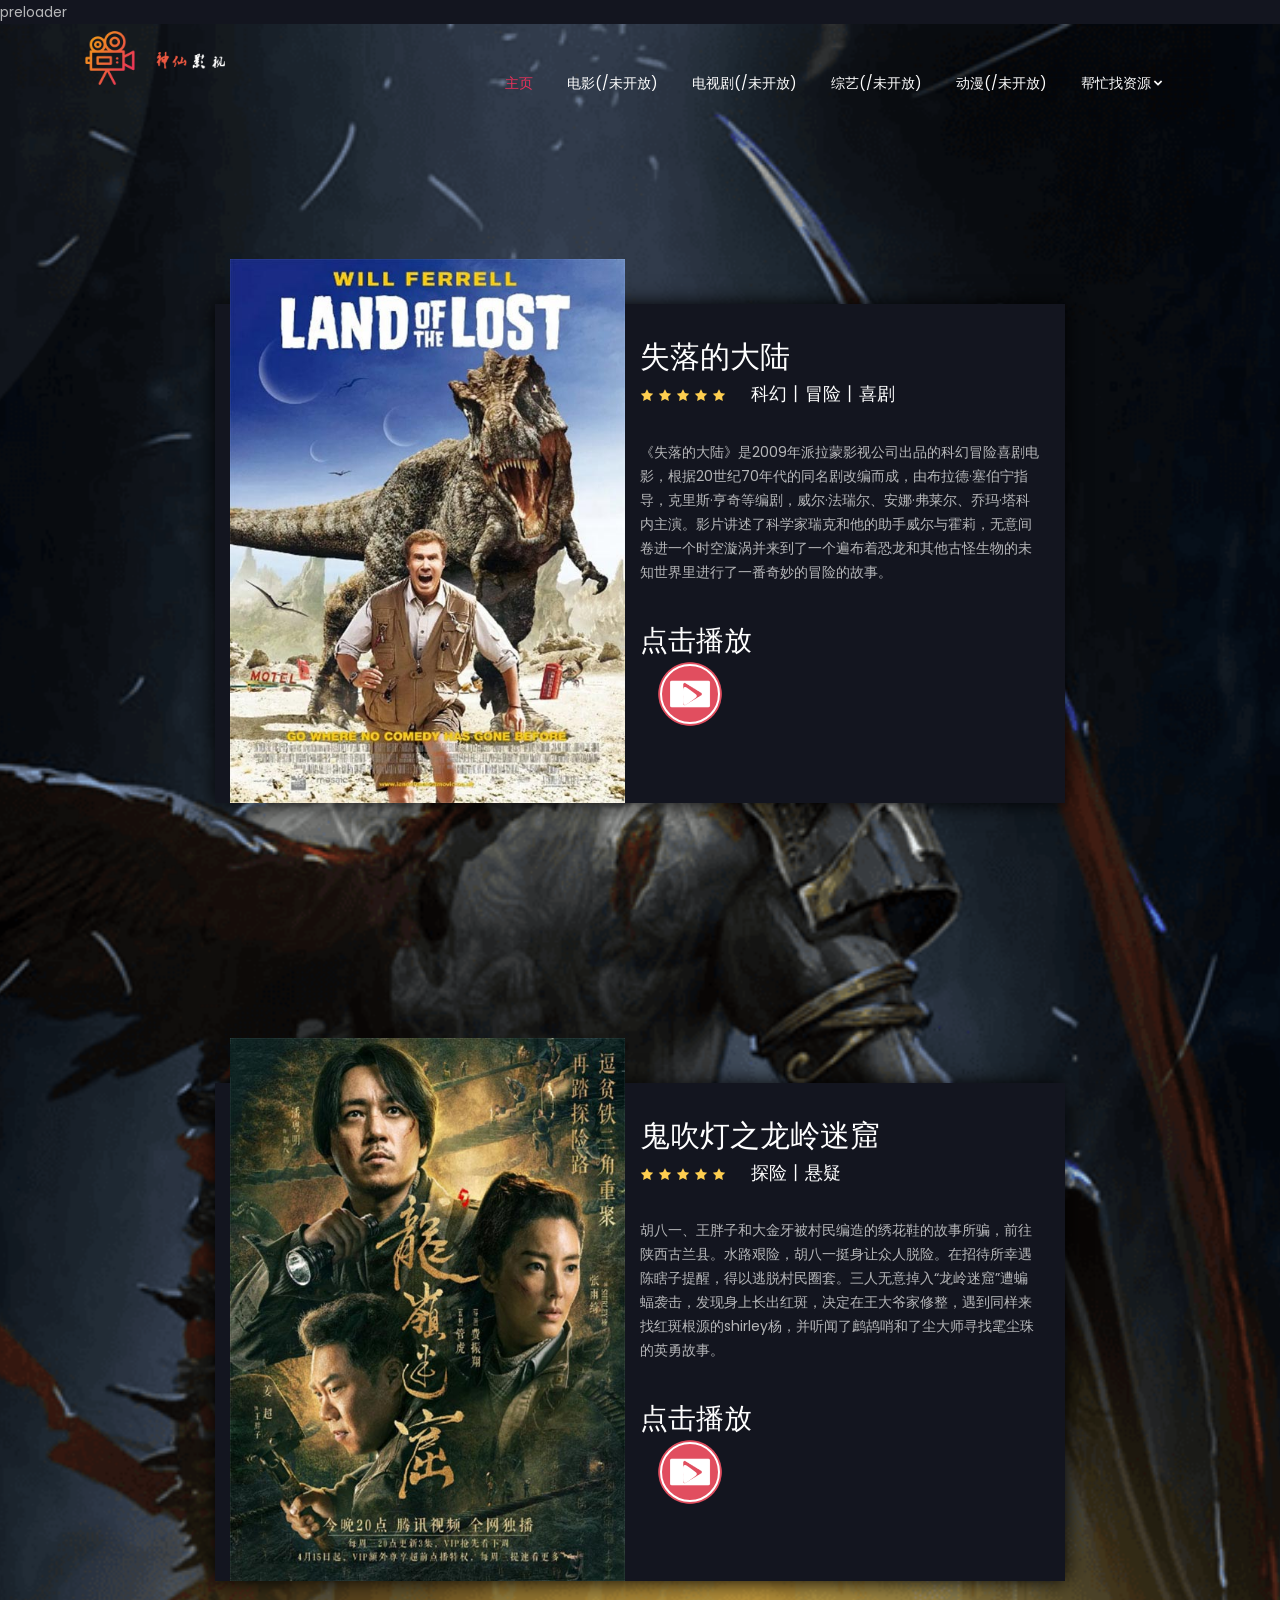
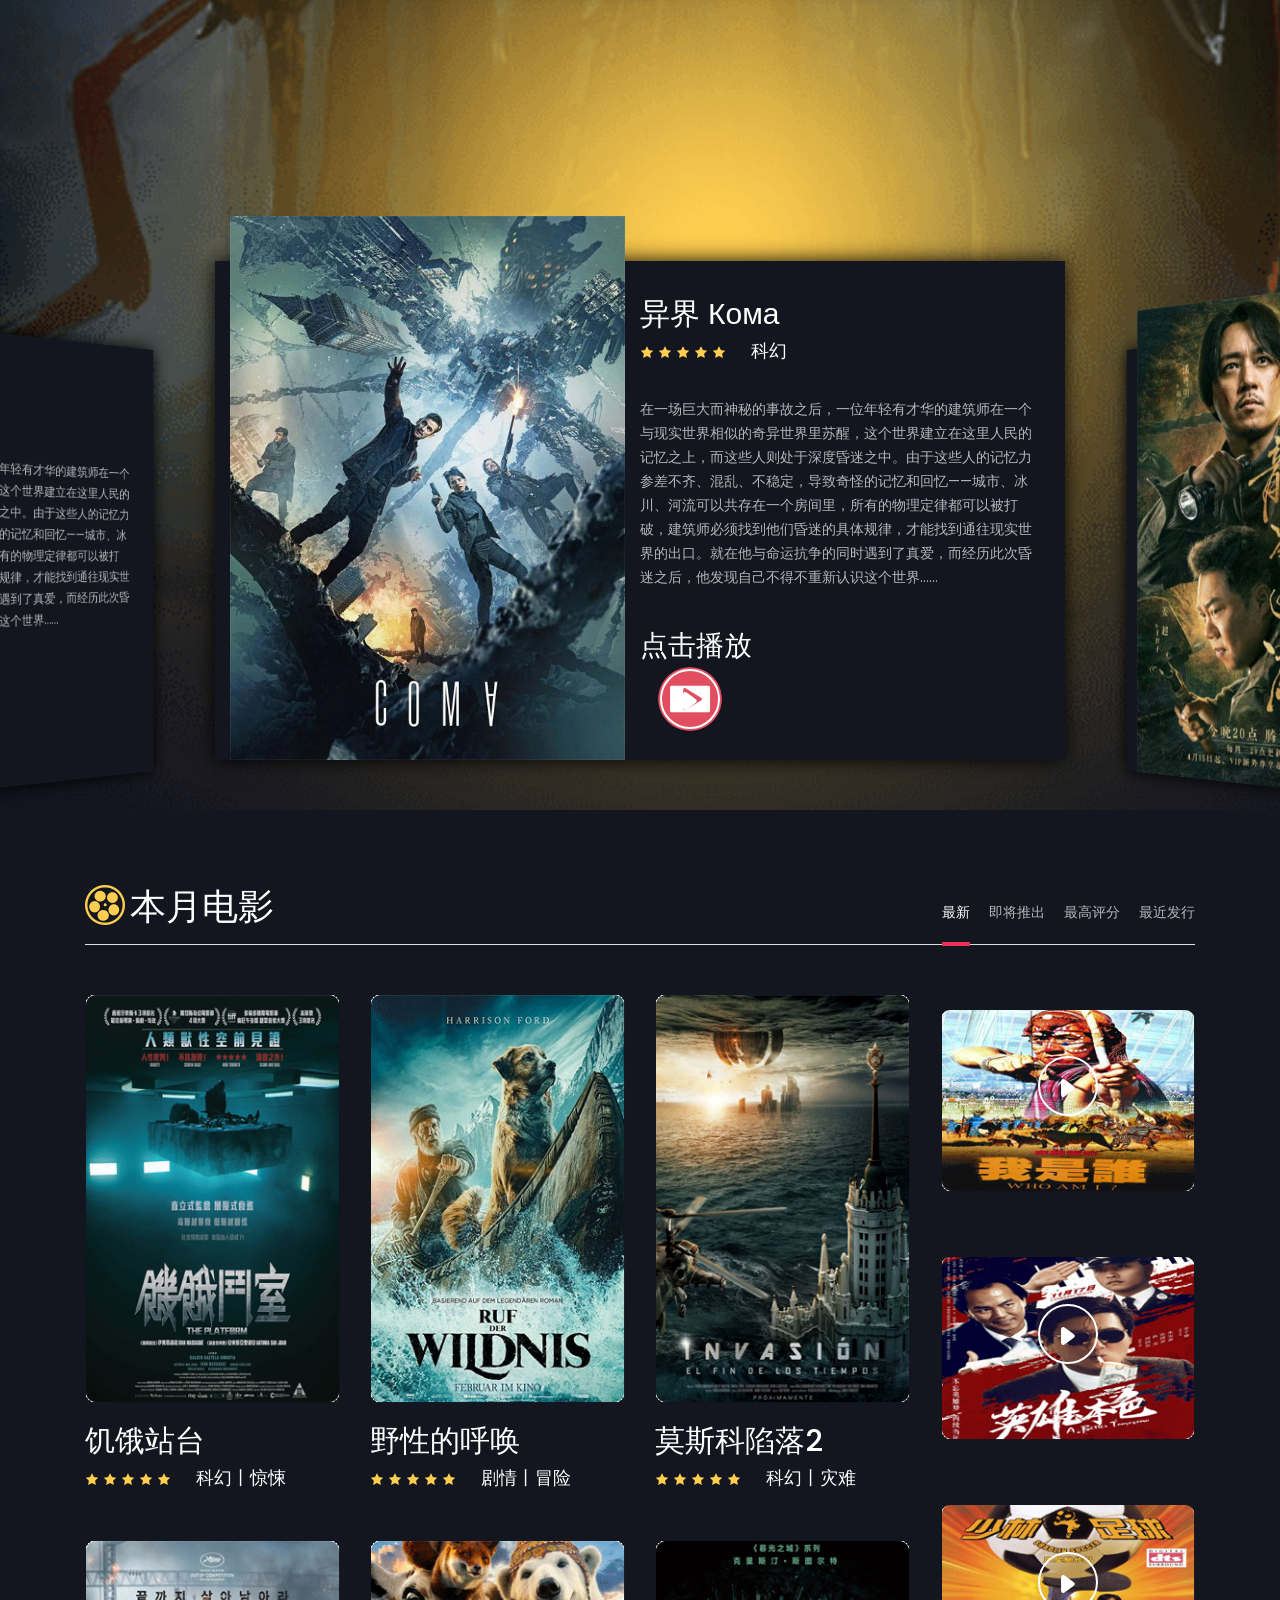
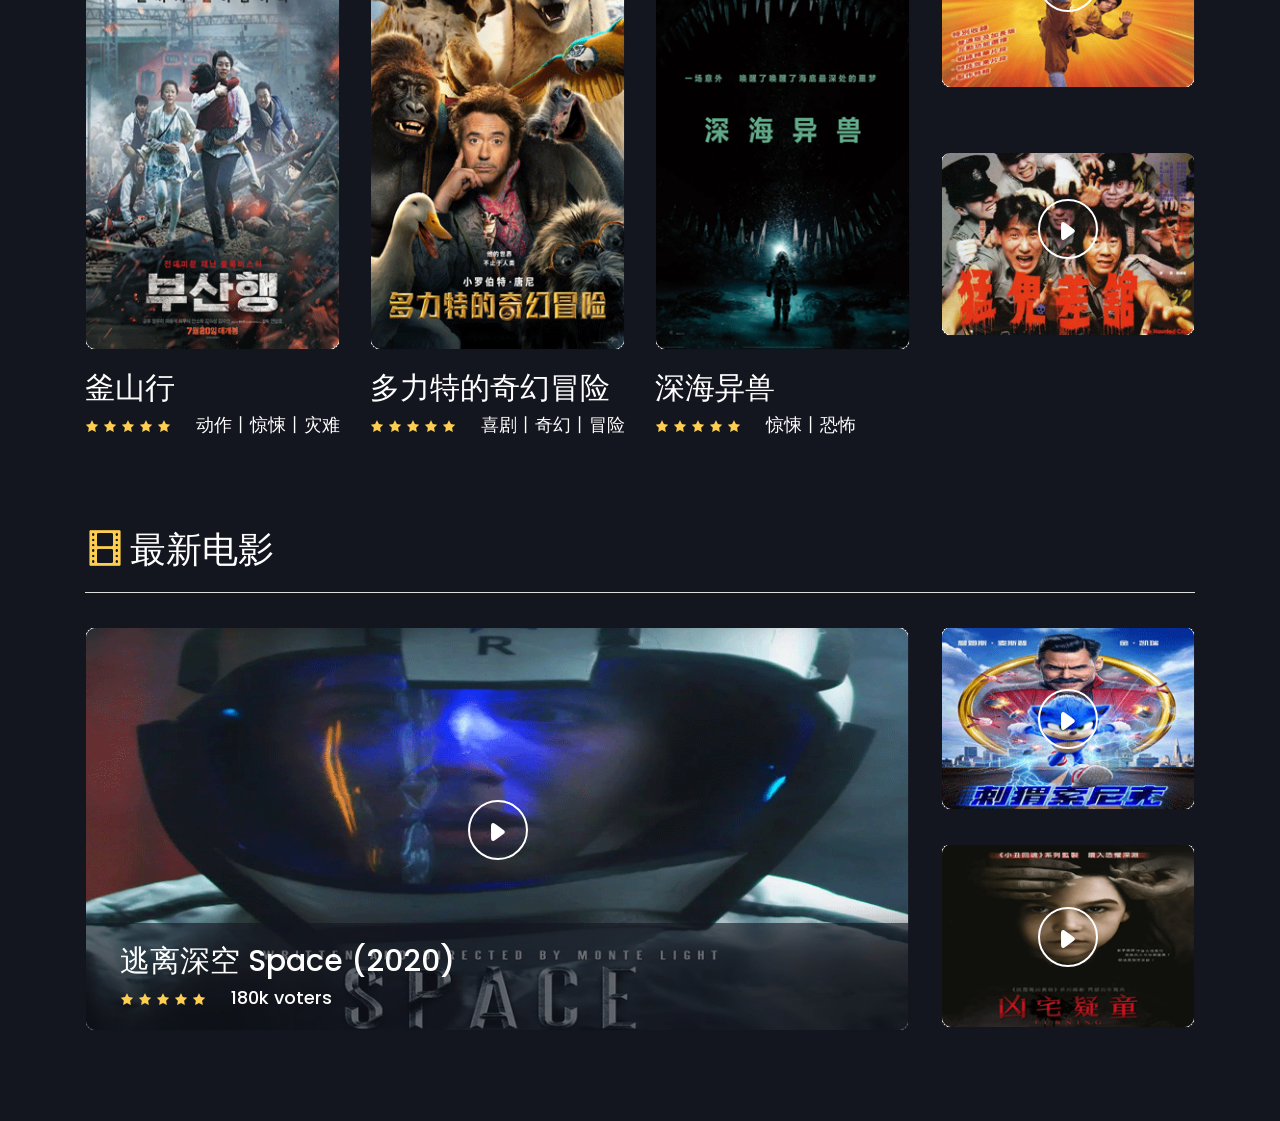
==== commit a61af275: "Update index.html" ====
--- a/index.html
+++ b/index.html
@@ -30,7 +30,7 @@
 
 
 		<!-- Page loader -->
-	    <div id=""></div> <!-- start端口 -->
+	    <div id="">preloader</div> <!-- start端口 -->
 		<!-- header section start -->
 		<header class="header">
 			<div class="container">
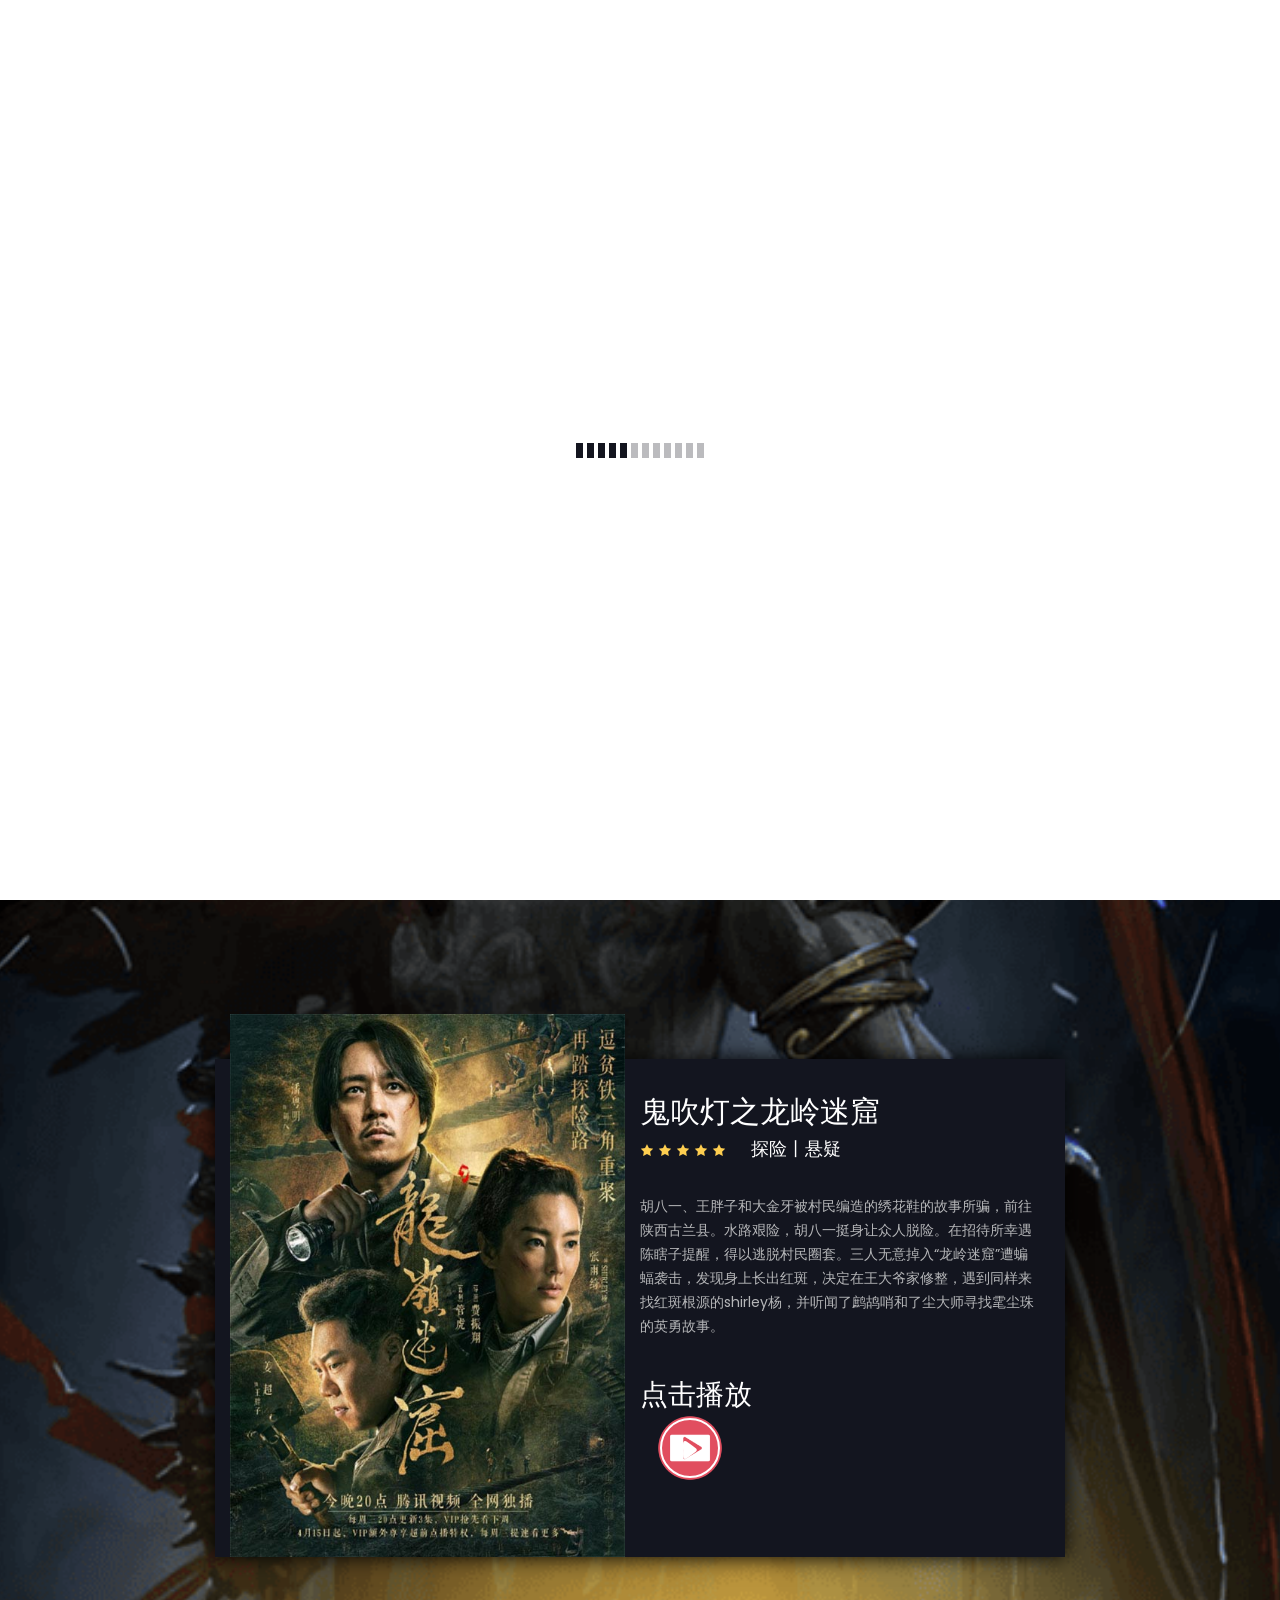
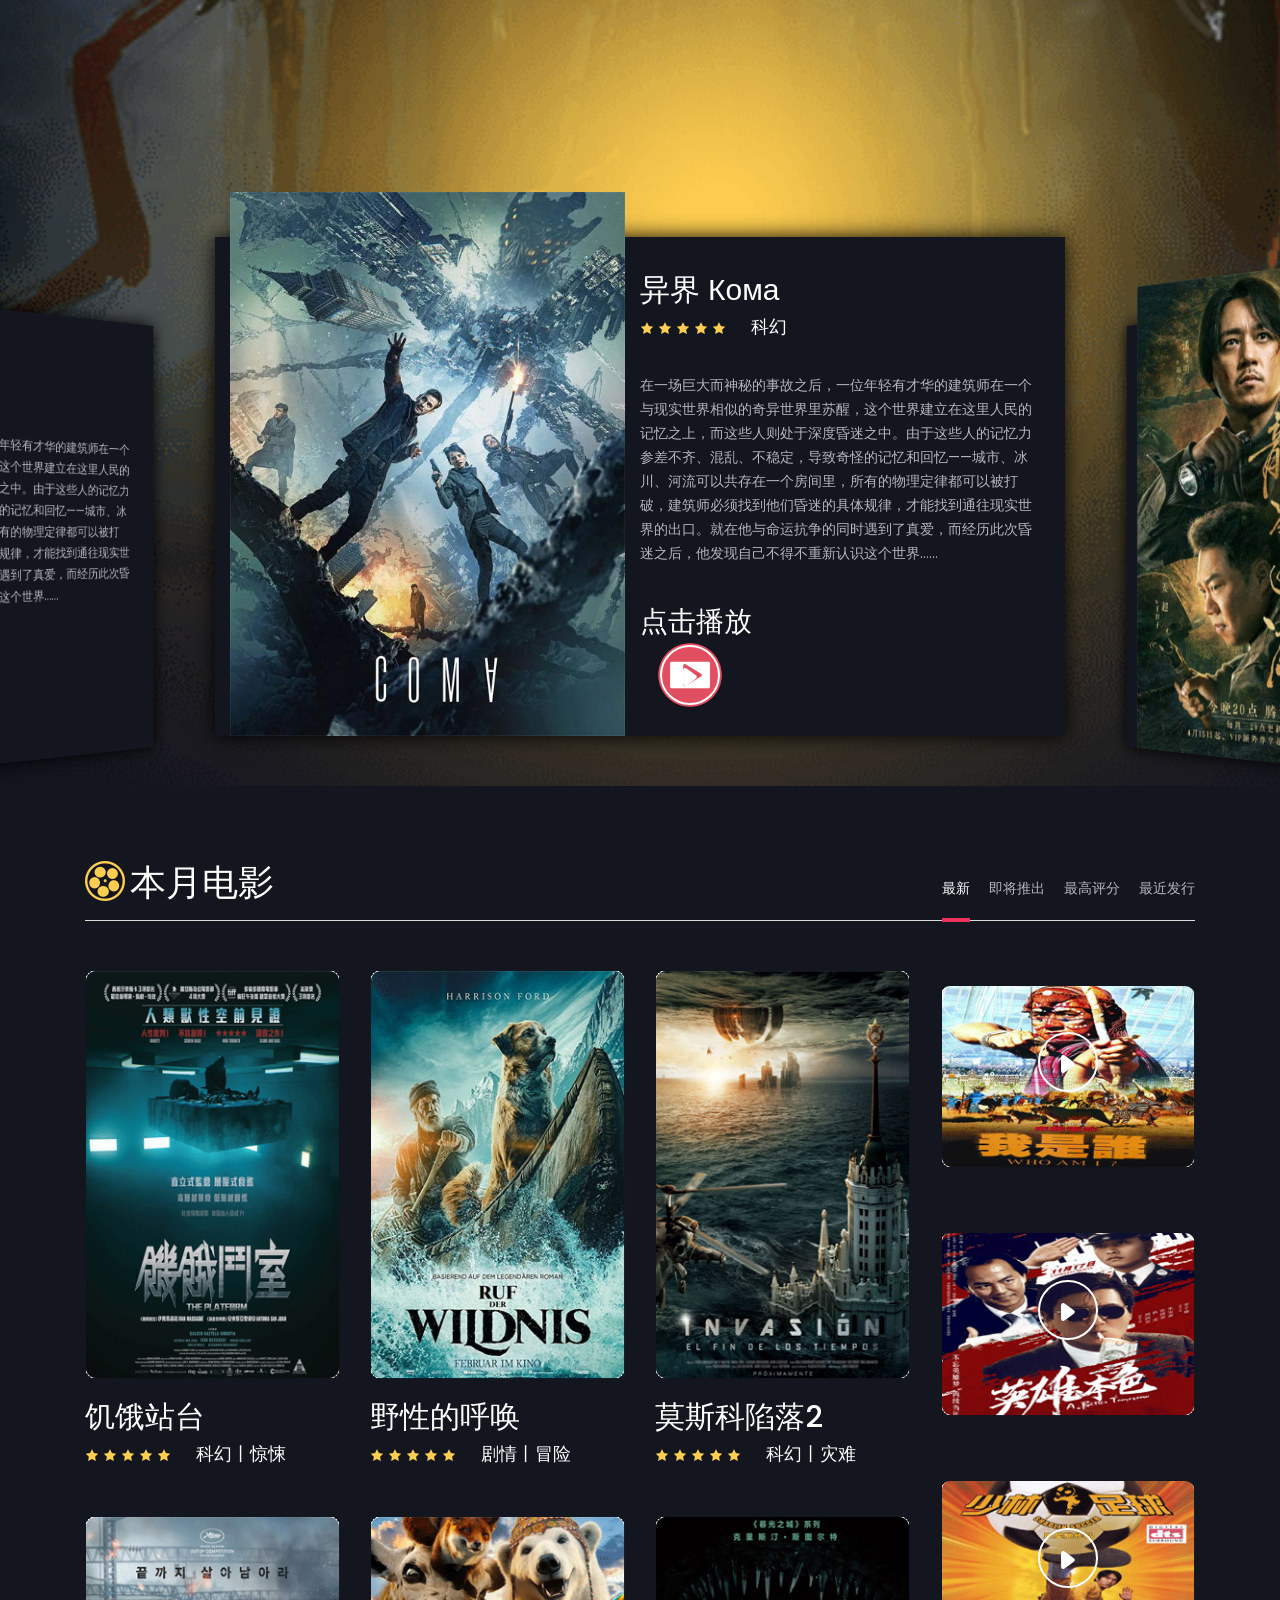
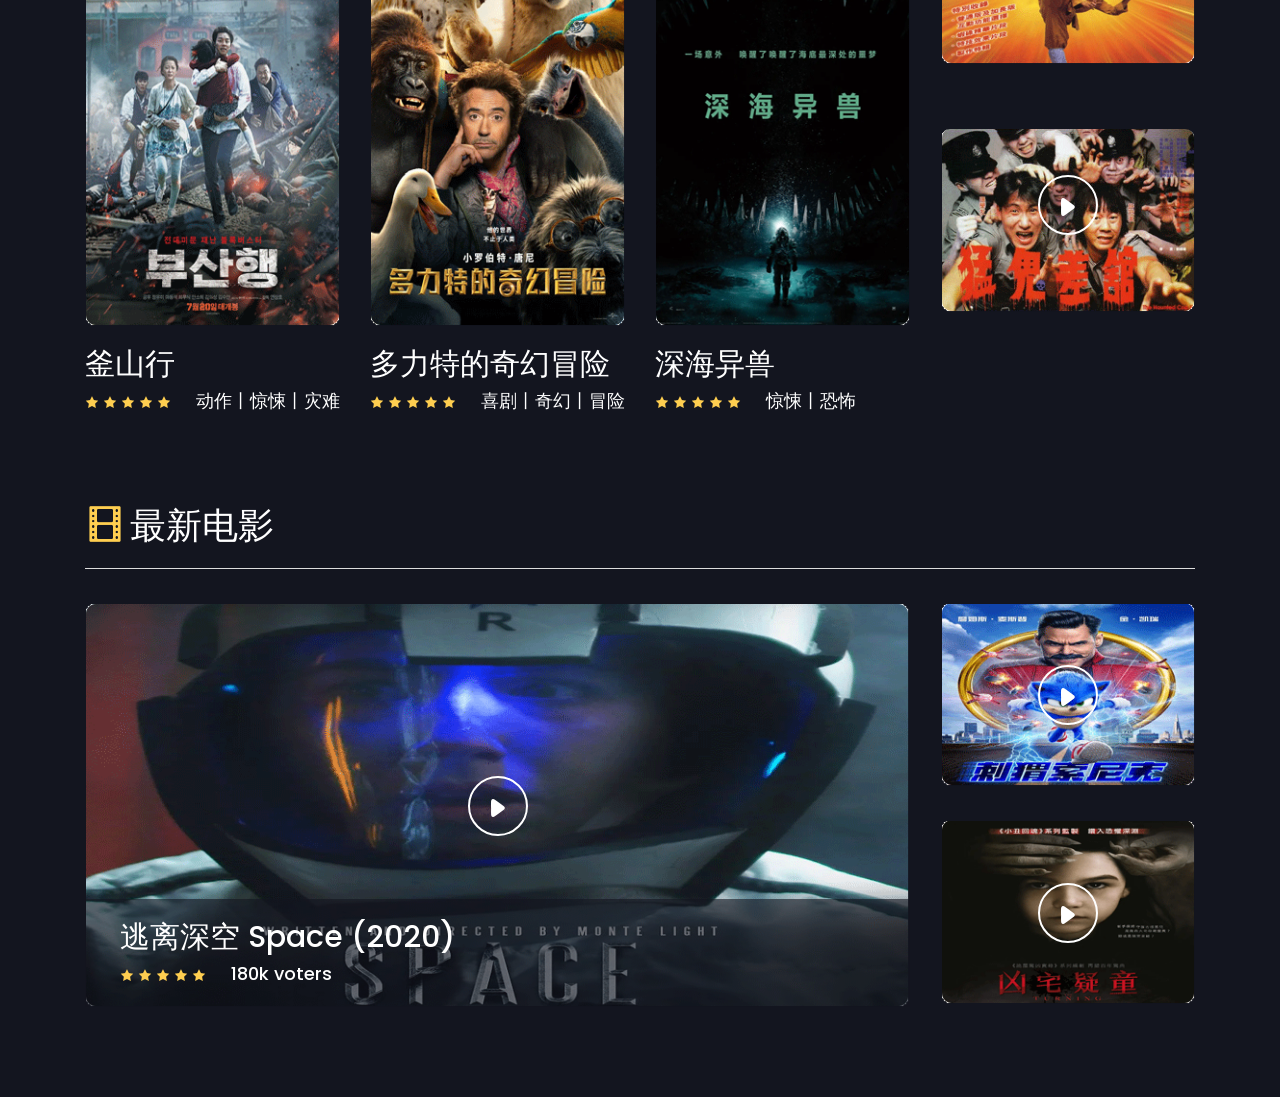
==== commit 78e21271: "Add files via upload" ====
--- a/index.html
+++ b/index.html
@@ -30,7 +30,7 @@
 
 
 		<!-- Page loader -->
-	    <div id="">preloader</div> <!-- start端口 -->
+	    <div id="preloader"></div>
 		<!-- header section start -->
 		<header class="header">
 			<div class="container">
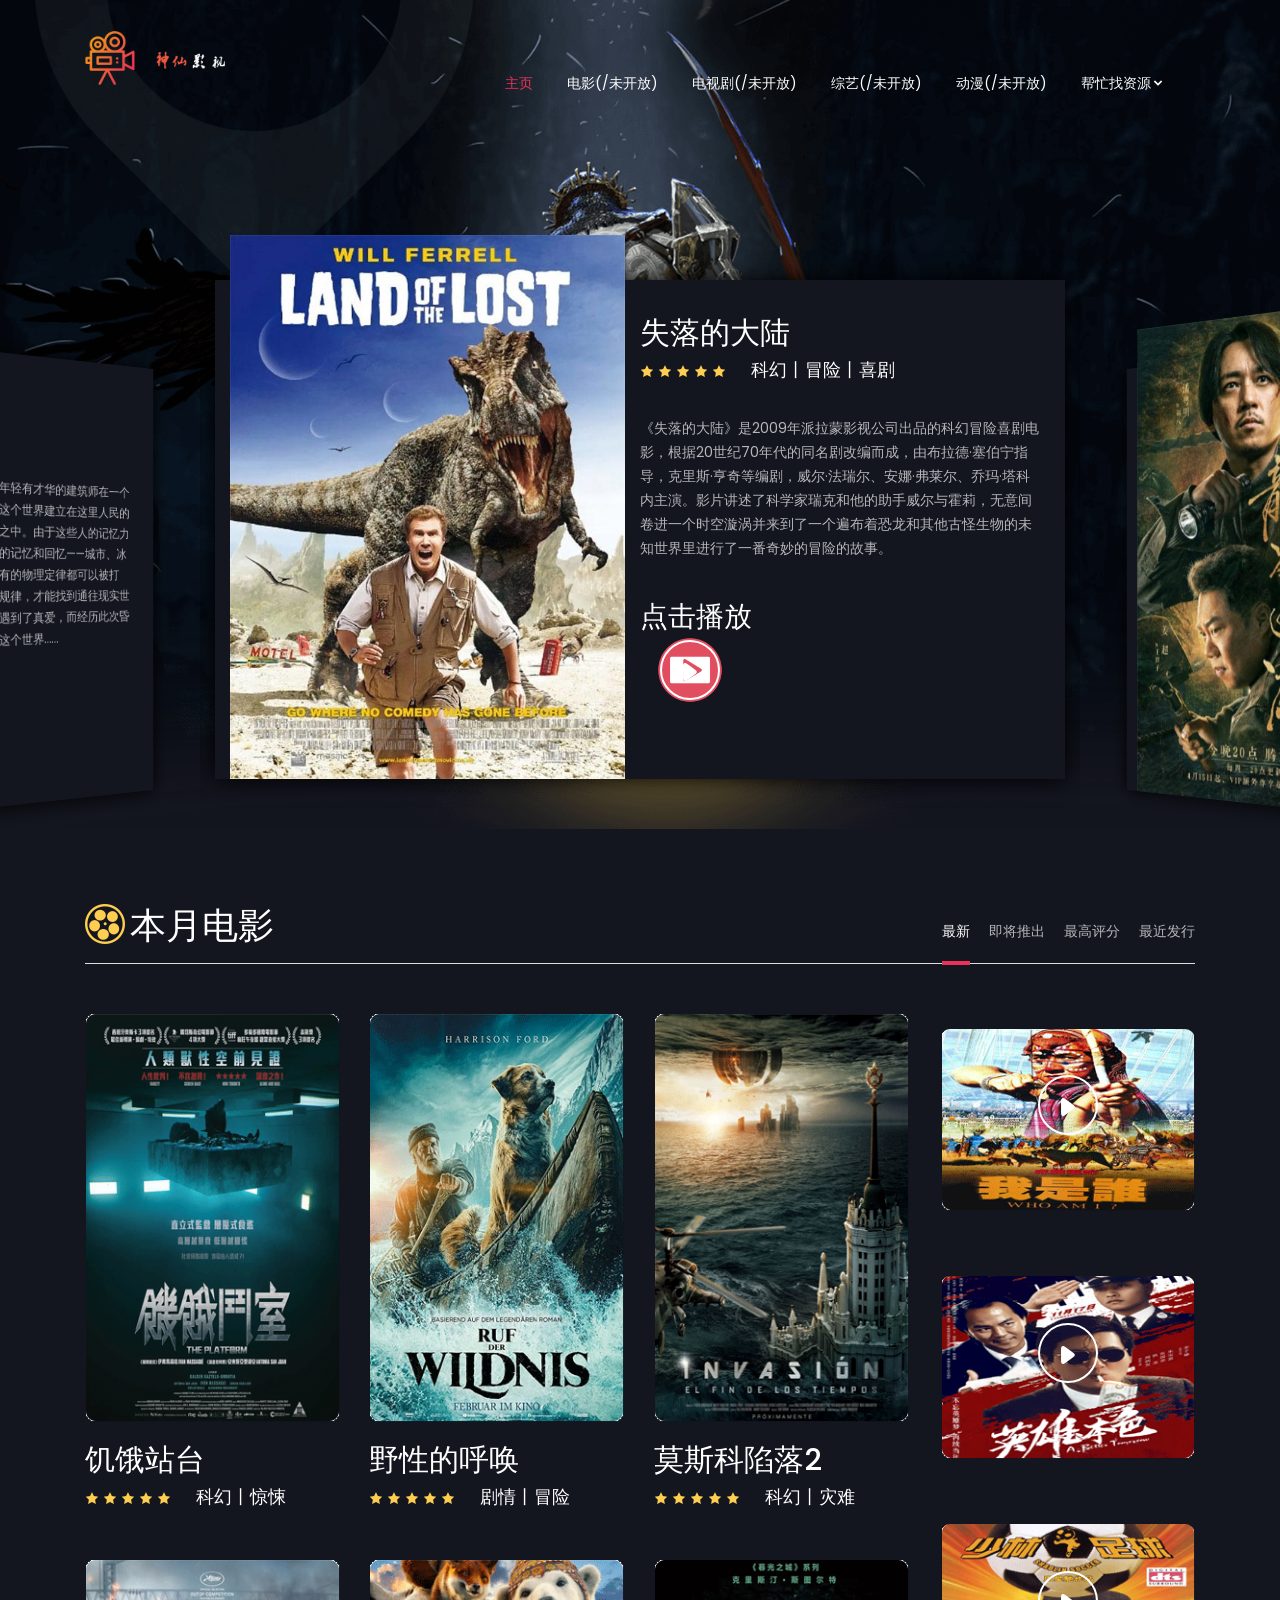
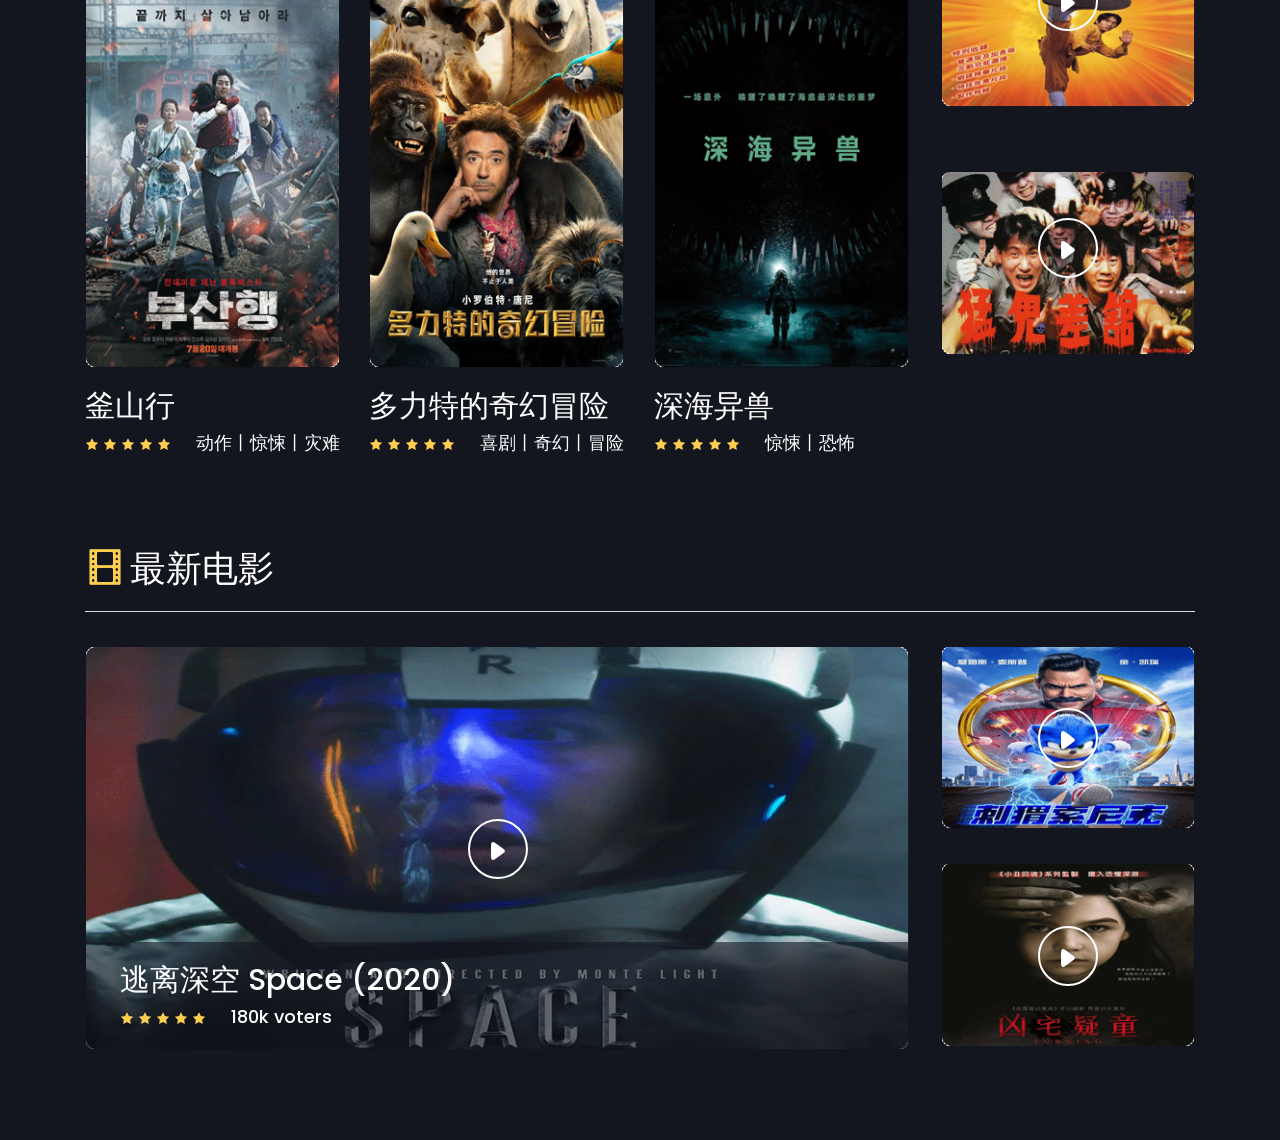
==== commit 4089d2c7: "Update index.html" ====
--- a/index.html
+++ b/index.html
@@ -30,7 +30,7 @@
 
 
 		<!-- Page loader -->
-	    <div id="preloader"></div>
+	    <div id=""></div>
 		<!-- header section start -->
 		<header class="header">
 			<div class="container">
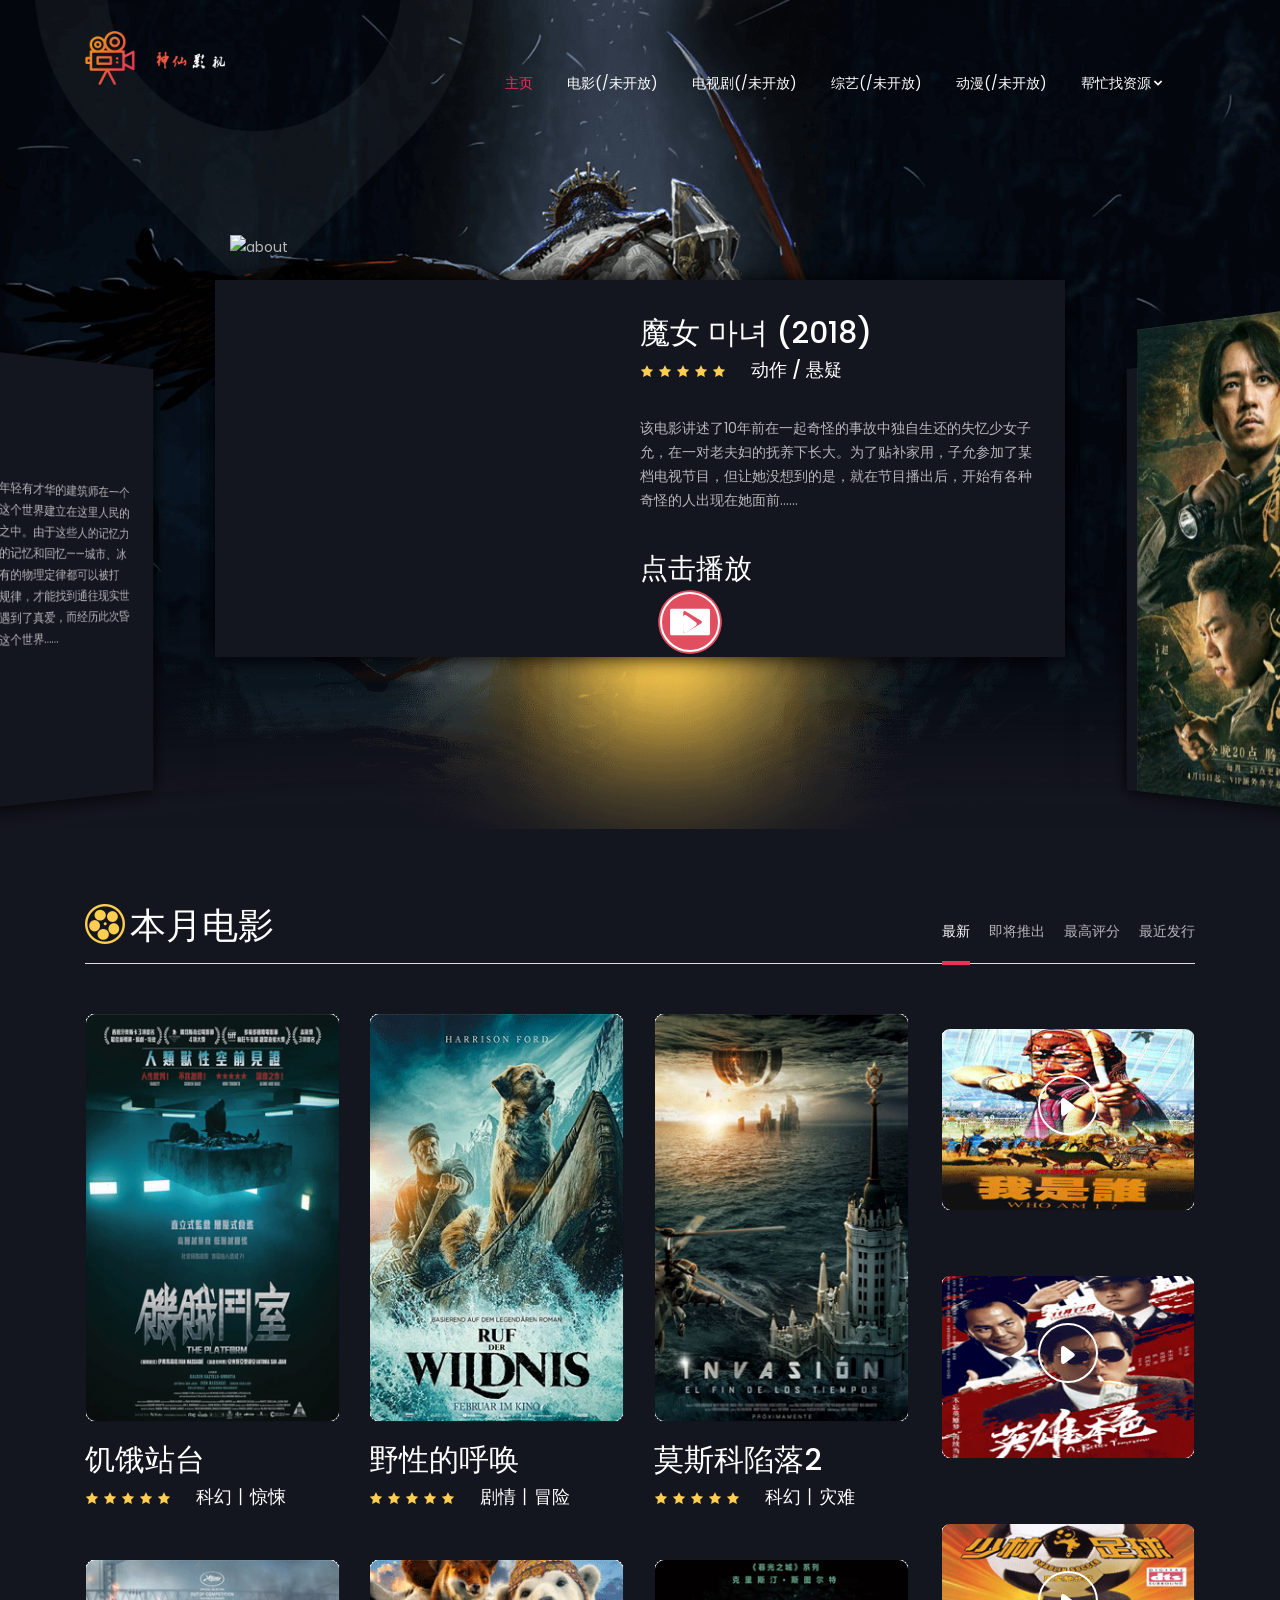
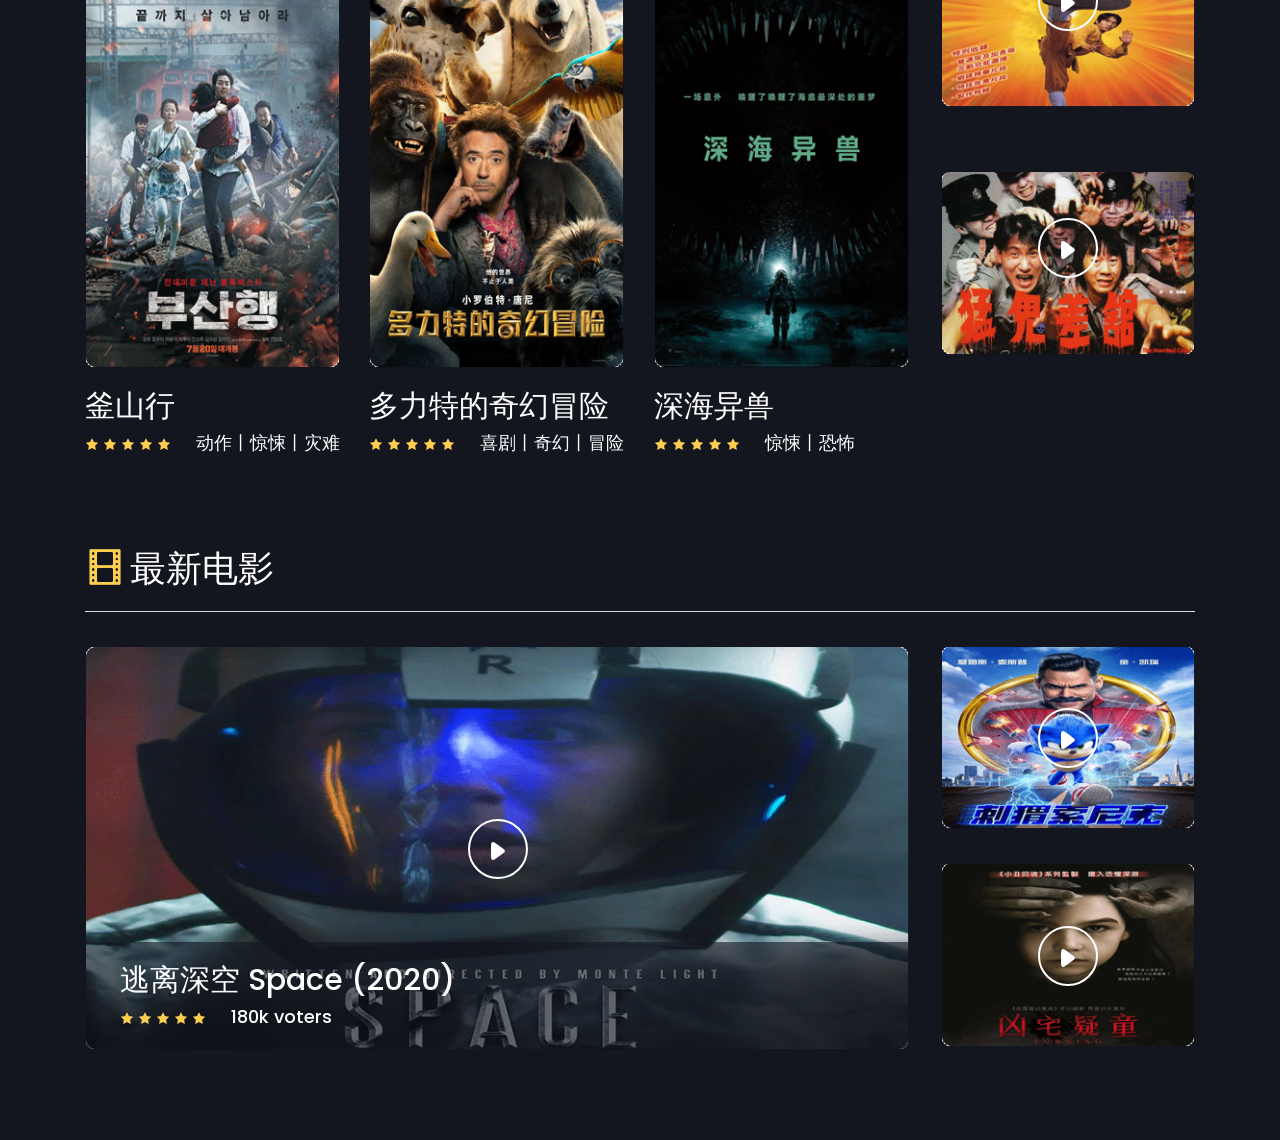
==== commit 920498df: "Update index.html" ====
--- a/index.html
+++ b/index.html
@@ -338,7 +338,7 @@
 						</div>
 						<div class="col-lg-6 col-md-7">
 							<div class="hero-area-content pr-50">
-								<h2>失落的大陆</h2>
+								<h2>魔女 마녀 (2018)</h2>
 								<div class="review">
 									<div class="author-review">
 										<i class="icofont icofont-star"></i>
@@ -347,9 +347,9 @@
 										<i class="icofont icofont-star"></i>
 										<i class="icofont icofont-star"></i>
 									</div>
-									<h4>科幻丨冒险丨喜剧</h4>
-								</div>
-								<p>《失落的大陆》是2009年派拉蒙影视公司出品的科幻冒险喜剧电影，根据20世纪70年代的同名剧改编而成，由布拉德·塞伯宁指导，克里斯·亨奇等编剧，威尔·法瑞尔、安娜·弗莱尔、乔玛·塔科内主演。影片讲述了科学家瑞克和他的助手威尔与霍莉，无意间卷进一个时空漩涡并来到了一个遍布着恐龙和其他古怪生物的未知世界里进行了一番奇妙的冒险的故事。</p>
+									<h4>动作 / 悬疑</h4>
+								</div>
+								<p>该电影讲述了10年前在一起奇怪的事故中独自生还的失忆少女子允，在一对老夫妇的抚养下长大。为了贴补家用，子允参加了某档电视节目，但让她没想到的是，就在节目播出后，开始有各种奇怪的人出现在她面前……</p>
 								
 								<!--h3><div class="fb-share-button" data-layout="button_count" data-size="small" data-mobile-iframe="true"><a class="fb-xfbml-parse-ignore" target="_blank" href="https://quiet-bar-6eb0.shenma.workers.dev/香港电影/周星驰电影合集/大话西游.3部 高清未删减 【默认国语，2音轨粤语】/大话西游.1.月光宝盒.1995.BD720P国语中字（2音轨粤语）.mp4">下载链接</a></div></h3-->
 								<div class="slide-trailor">
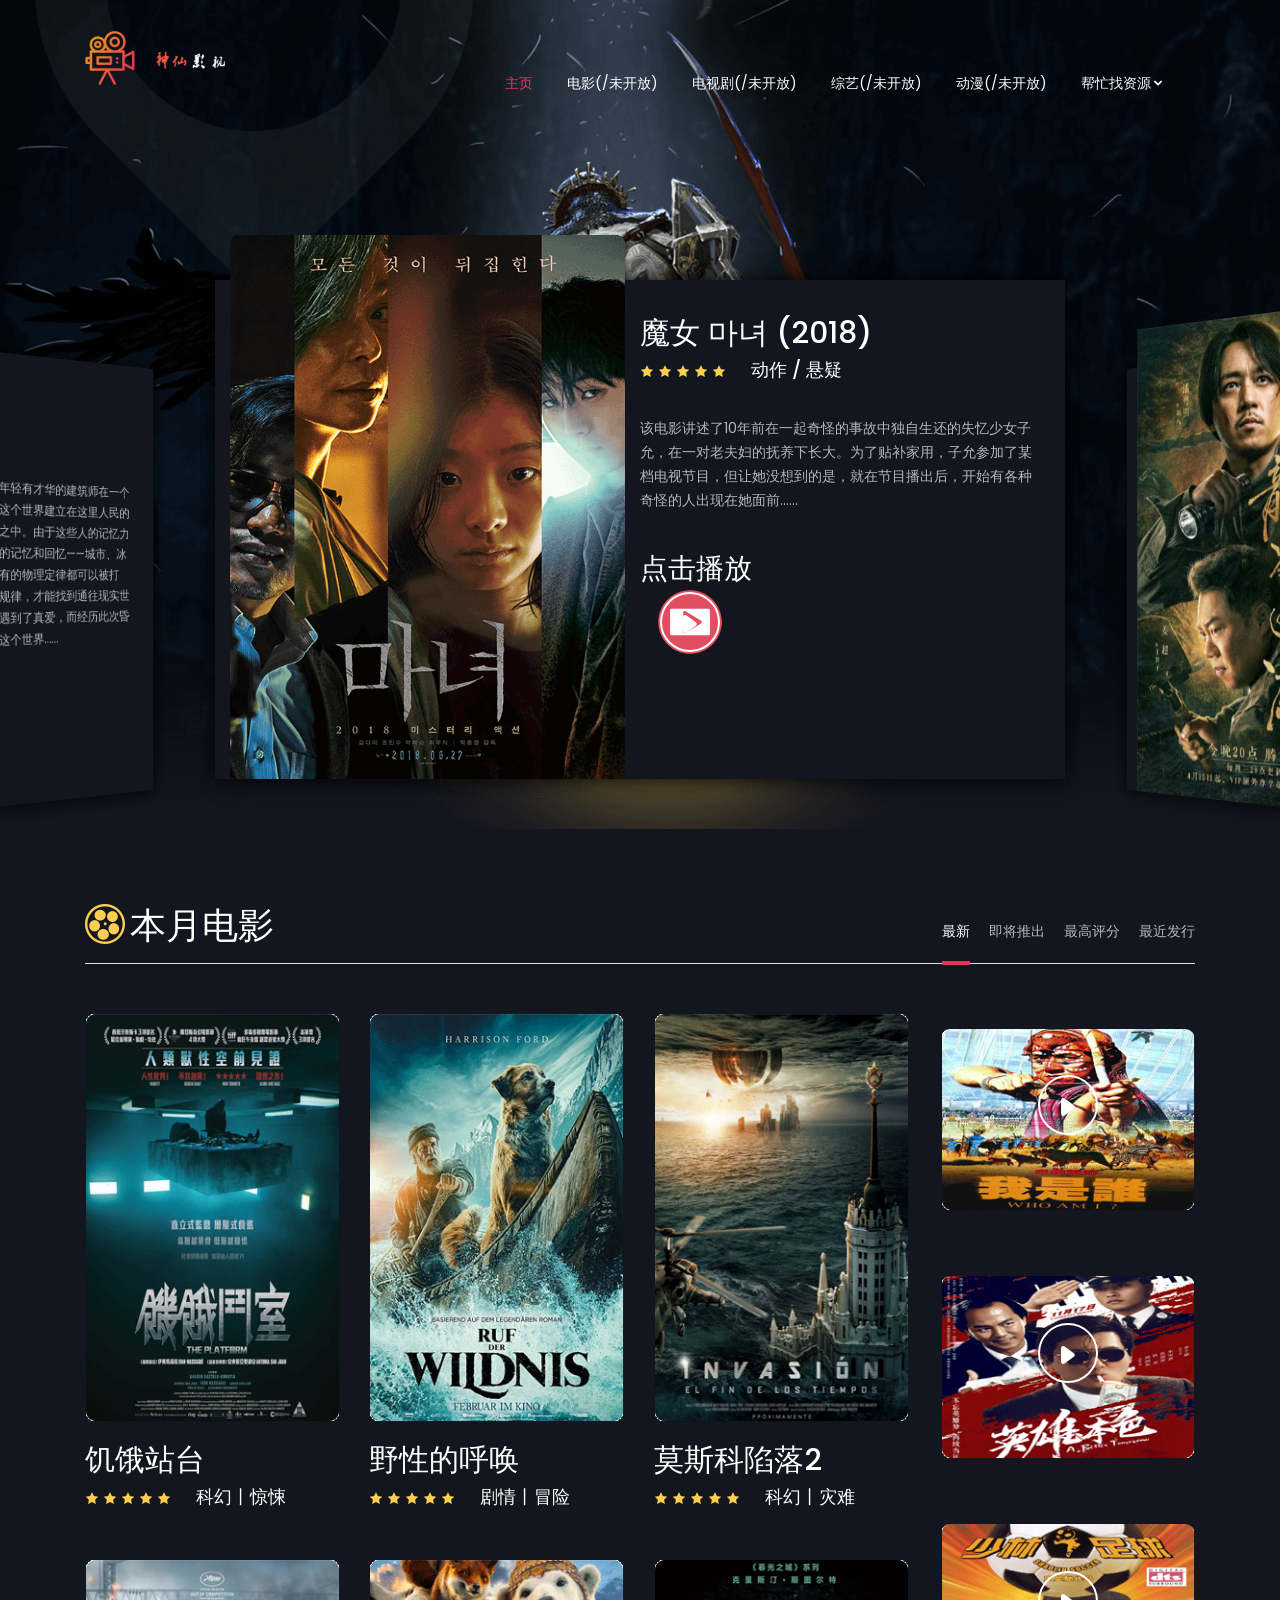
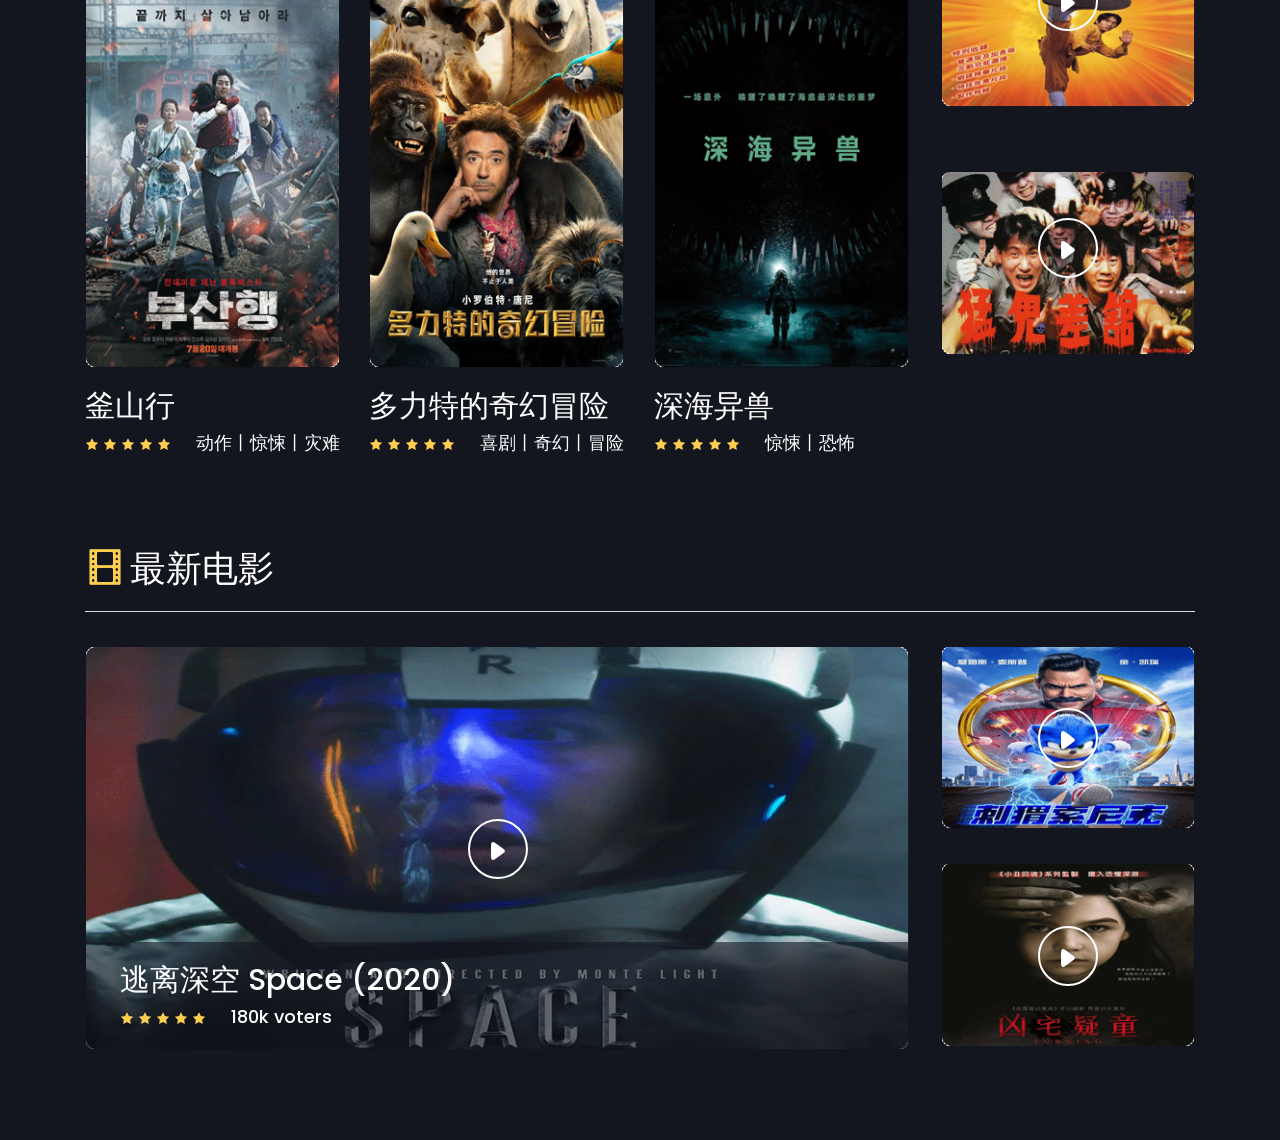
==== commit 82849ffb: "Update index.html" ====
--- a/index.html
+++ b/index.html
@@ -333,7 +333,7 @@
 					<div class="row hero-area-slide">
 						<div class="col-lg-6 col-md-5">
 							<div class="hero-area-content">
-								<img src="assets/img/zhu/slddl.jpg" alt="about" />
+								<img src="assets/img/zhu/slddl.png" alt="about" />
 							</div>
 						</div>
 						<div class="col-lg-6 col-md-7">
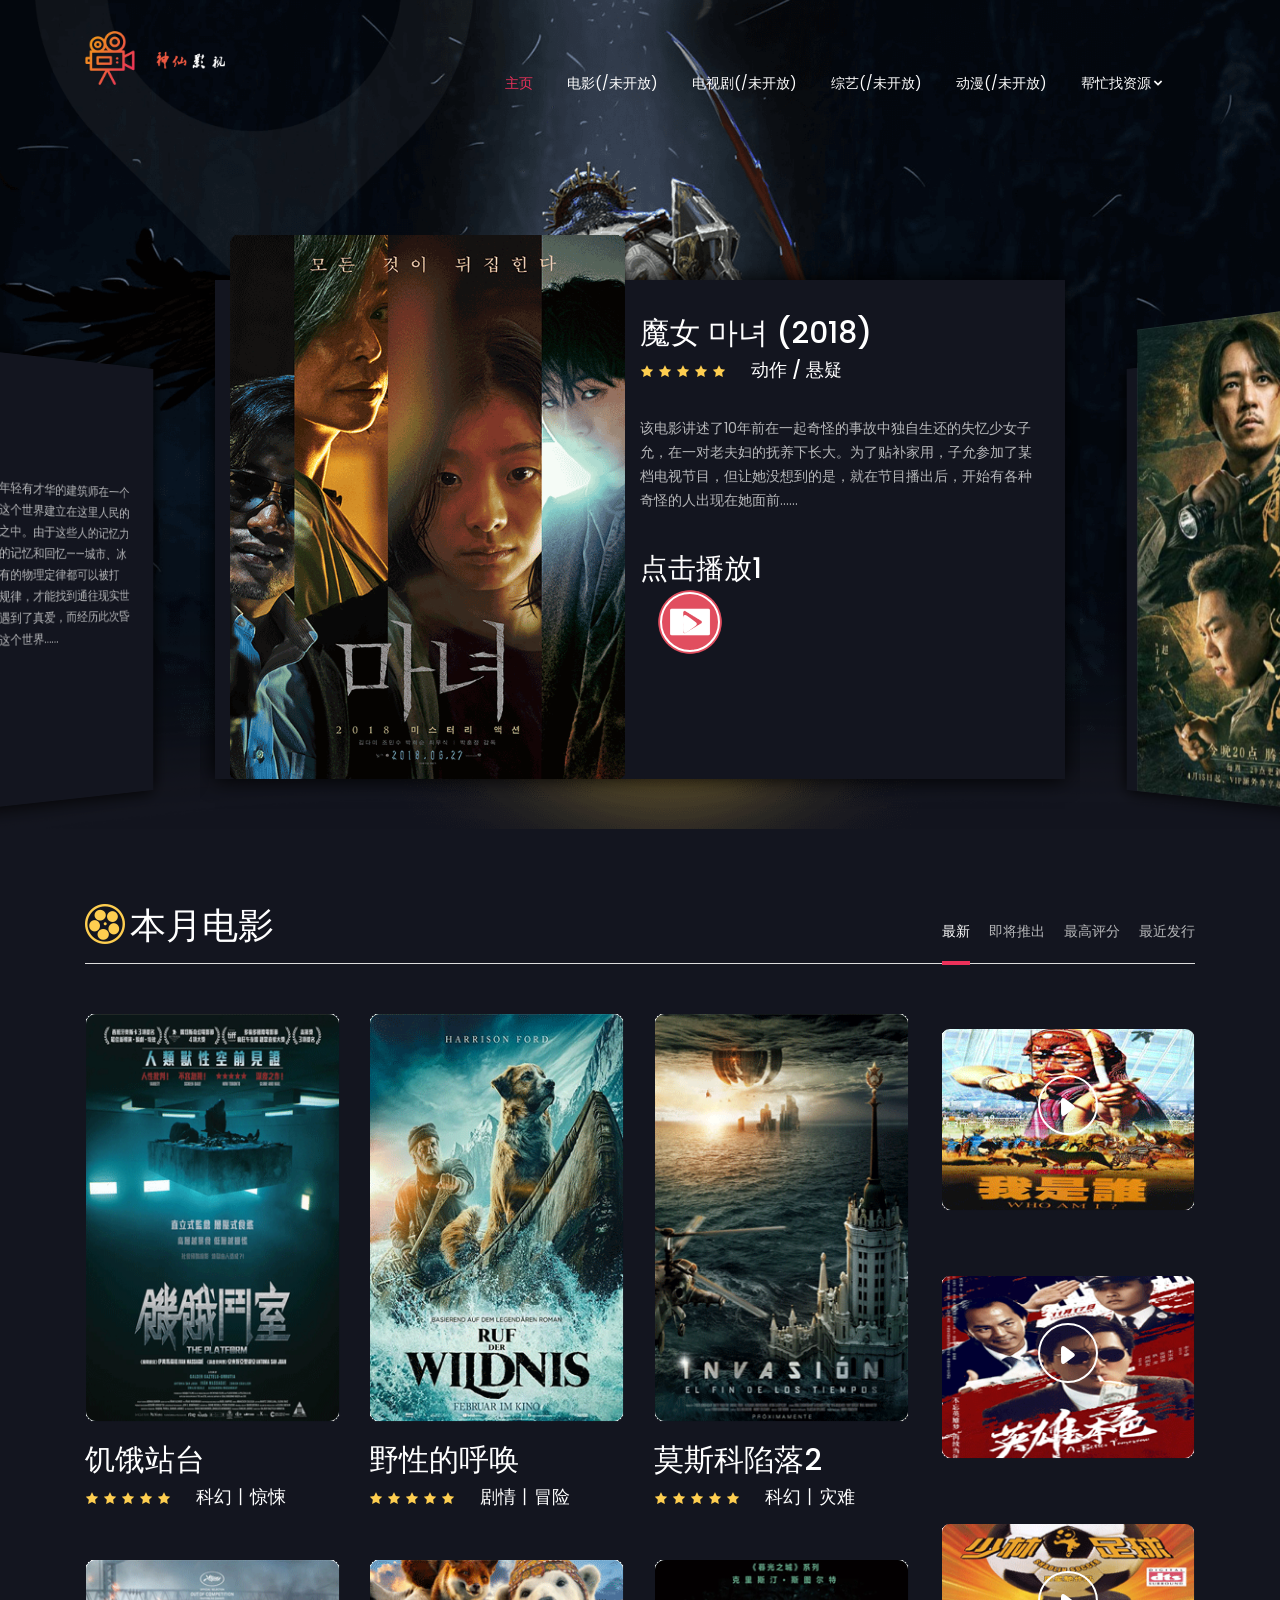
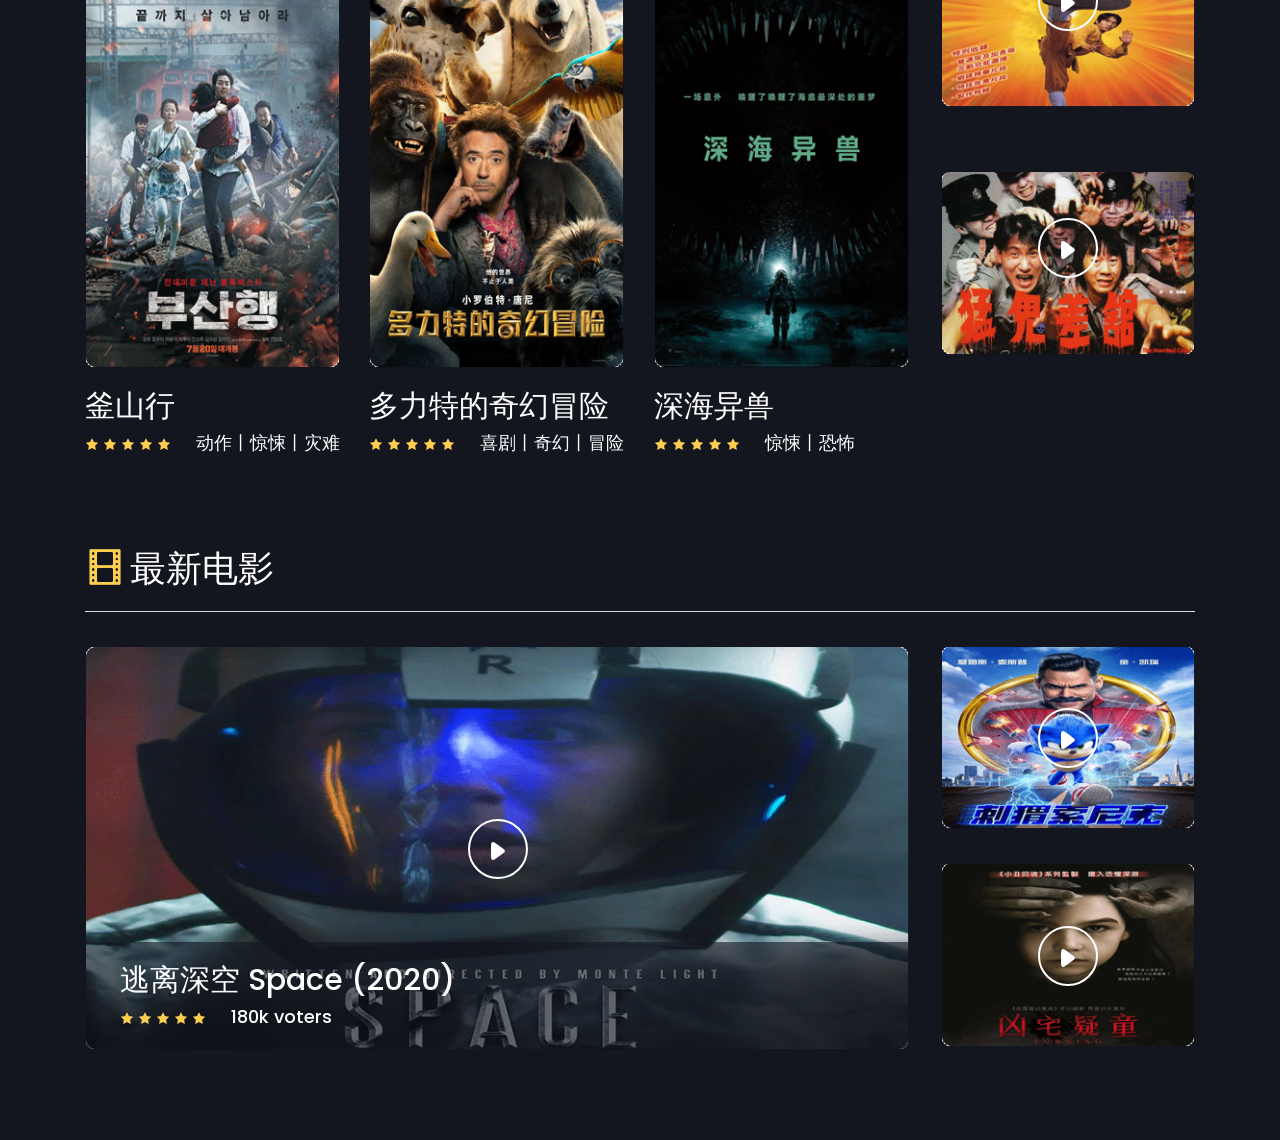
==== commit 108e0230: "Update index.html" ====
--- a/index.html
+++ b/index.html
@@ -353,7 +353,7 @@
 								
 								<!--h3><div class="fb-share-button" data-layout="button_count" data-size="small" data-mobile-iframe="true"><a class="fb-xfbml-parse-ignore" target="_blank" href="https://quiet-bar-6eb0.shenma.workers.dev/香港电影/周星驰电影合集/大话西游.3部 高清未删减 【默认国语，2音轨粤语】/大话西游.1.月光宝盒.1995.BD720P国语中字（2音轨粤语）.mp4">下载链接</a></div></h3-->
 								<div class="slide-trailor">
-										<h3>点击播放</h3>
+										<h3>点击播放1</h3>
 										<div class="col-md-3 col-sm-4"><!-- 调整大小 -->
 											<div class="video-area">
 												<img src="assets/img/video/4.png" alt="video" />
